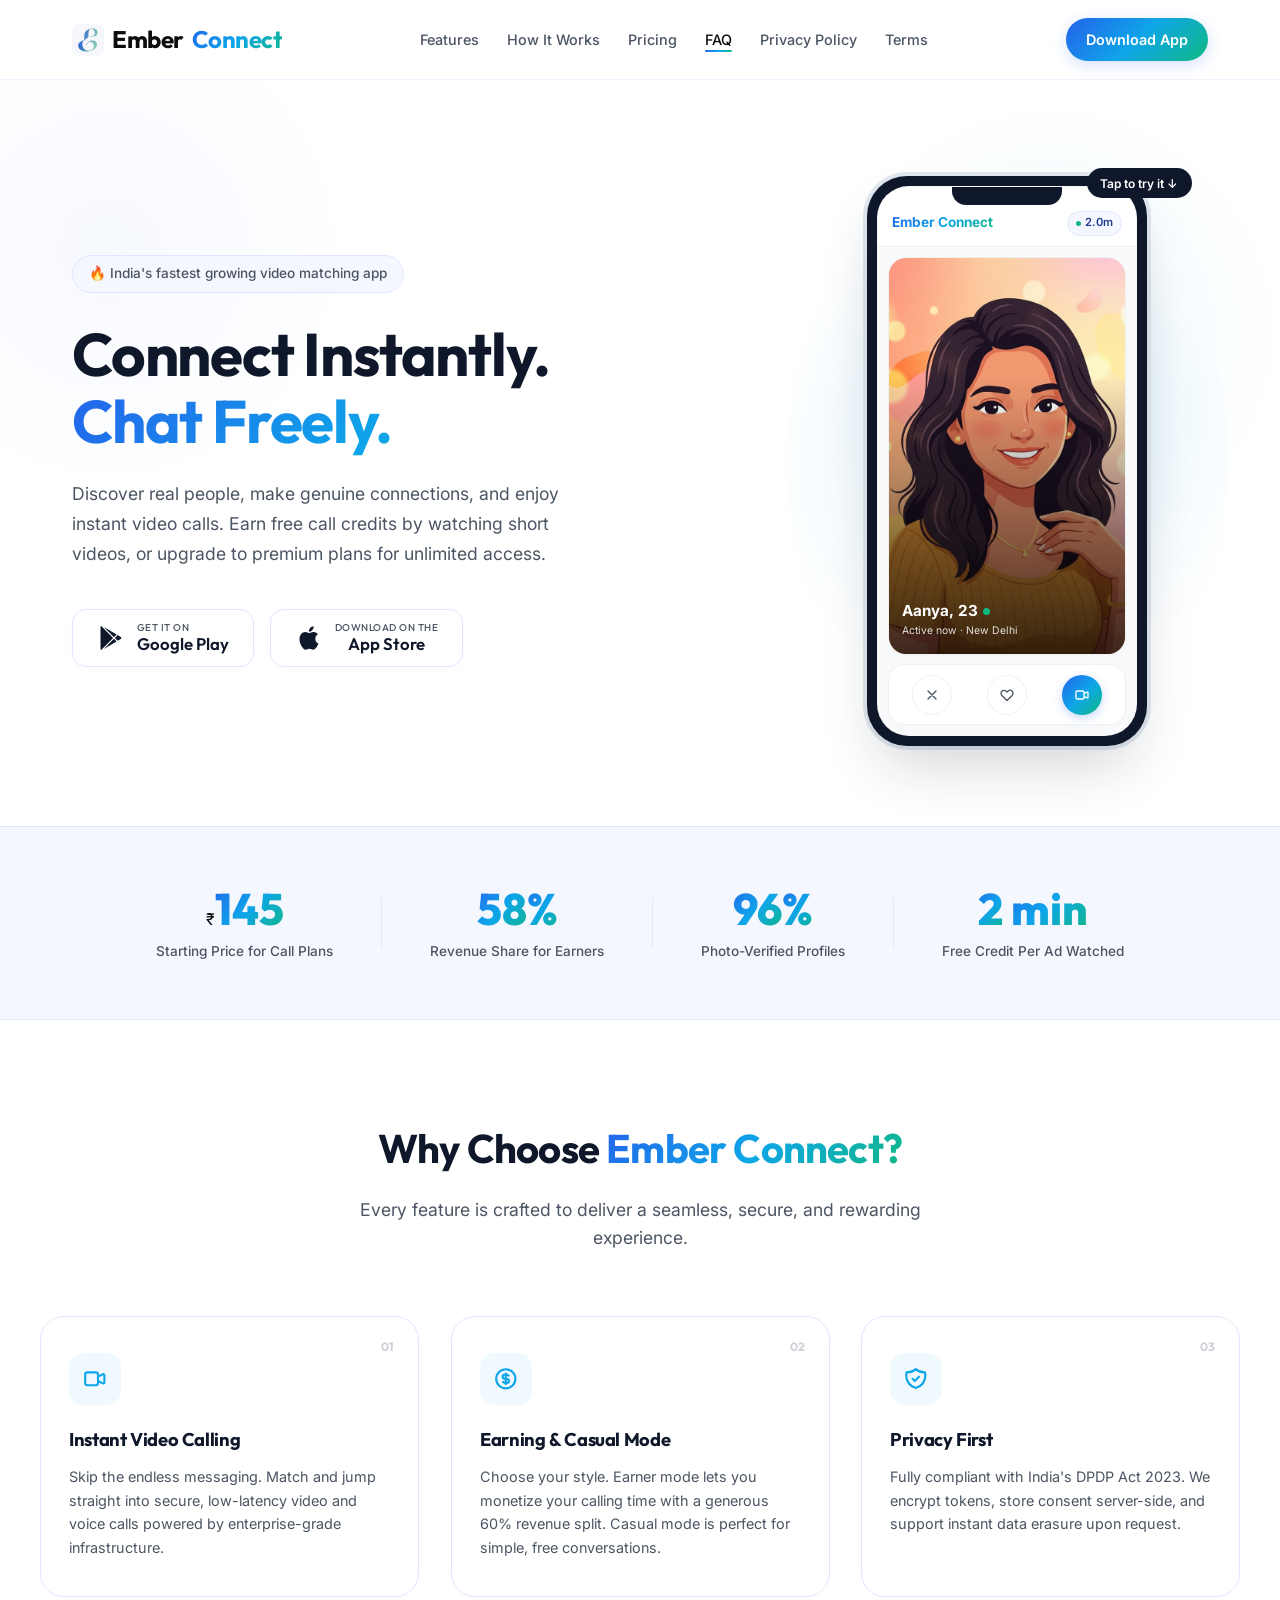
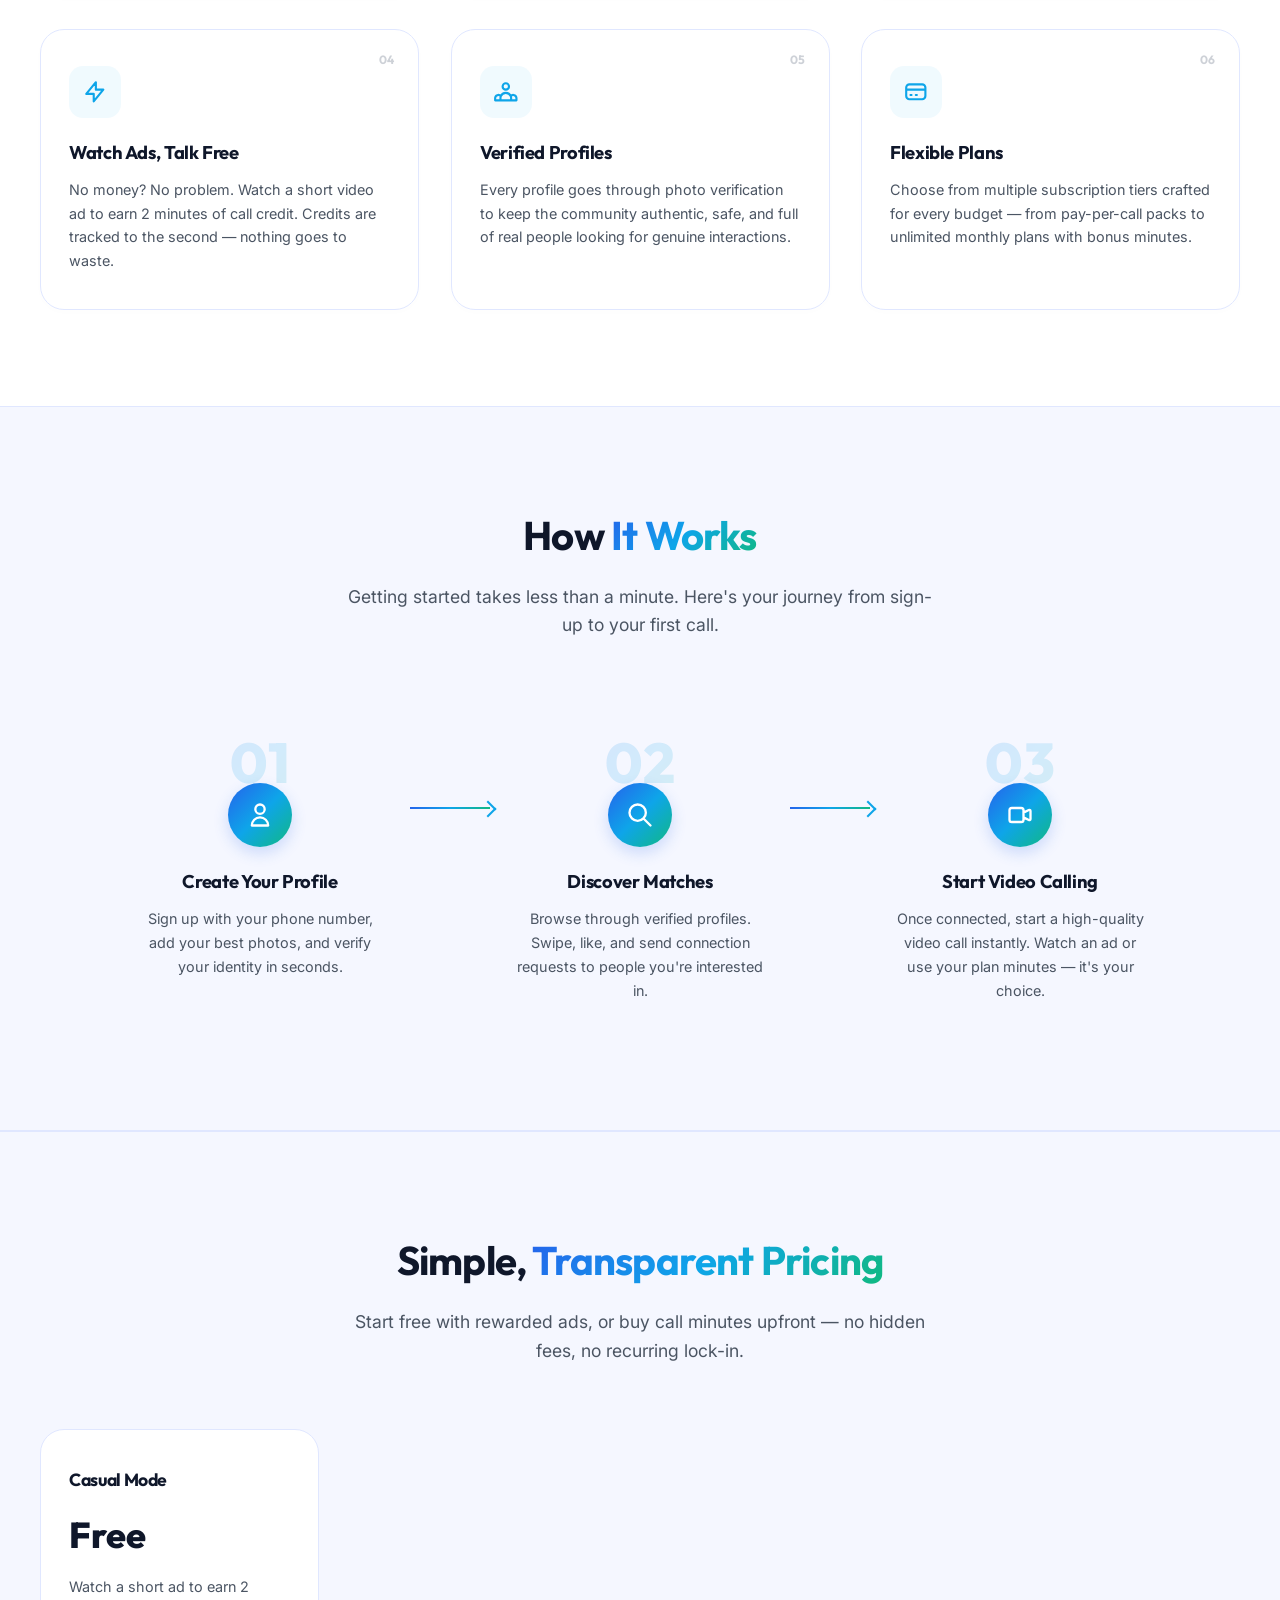
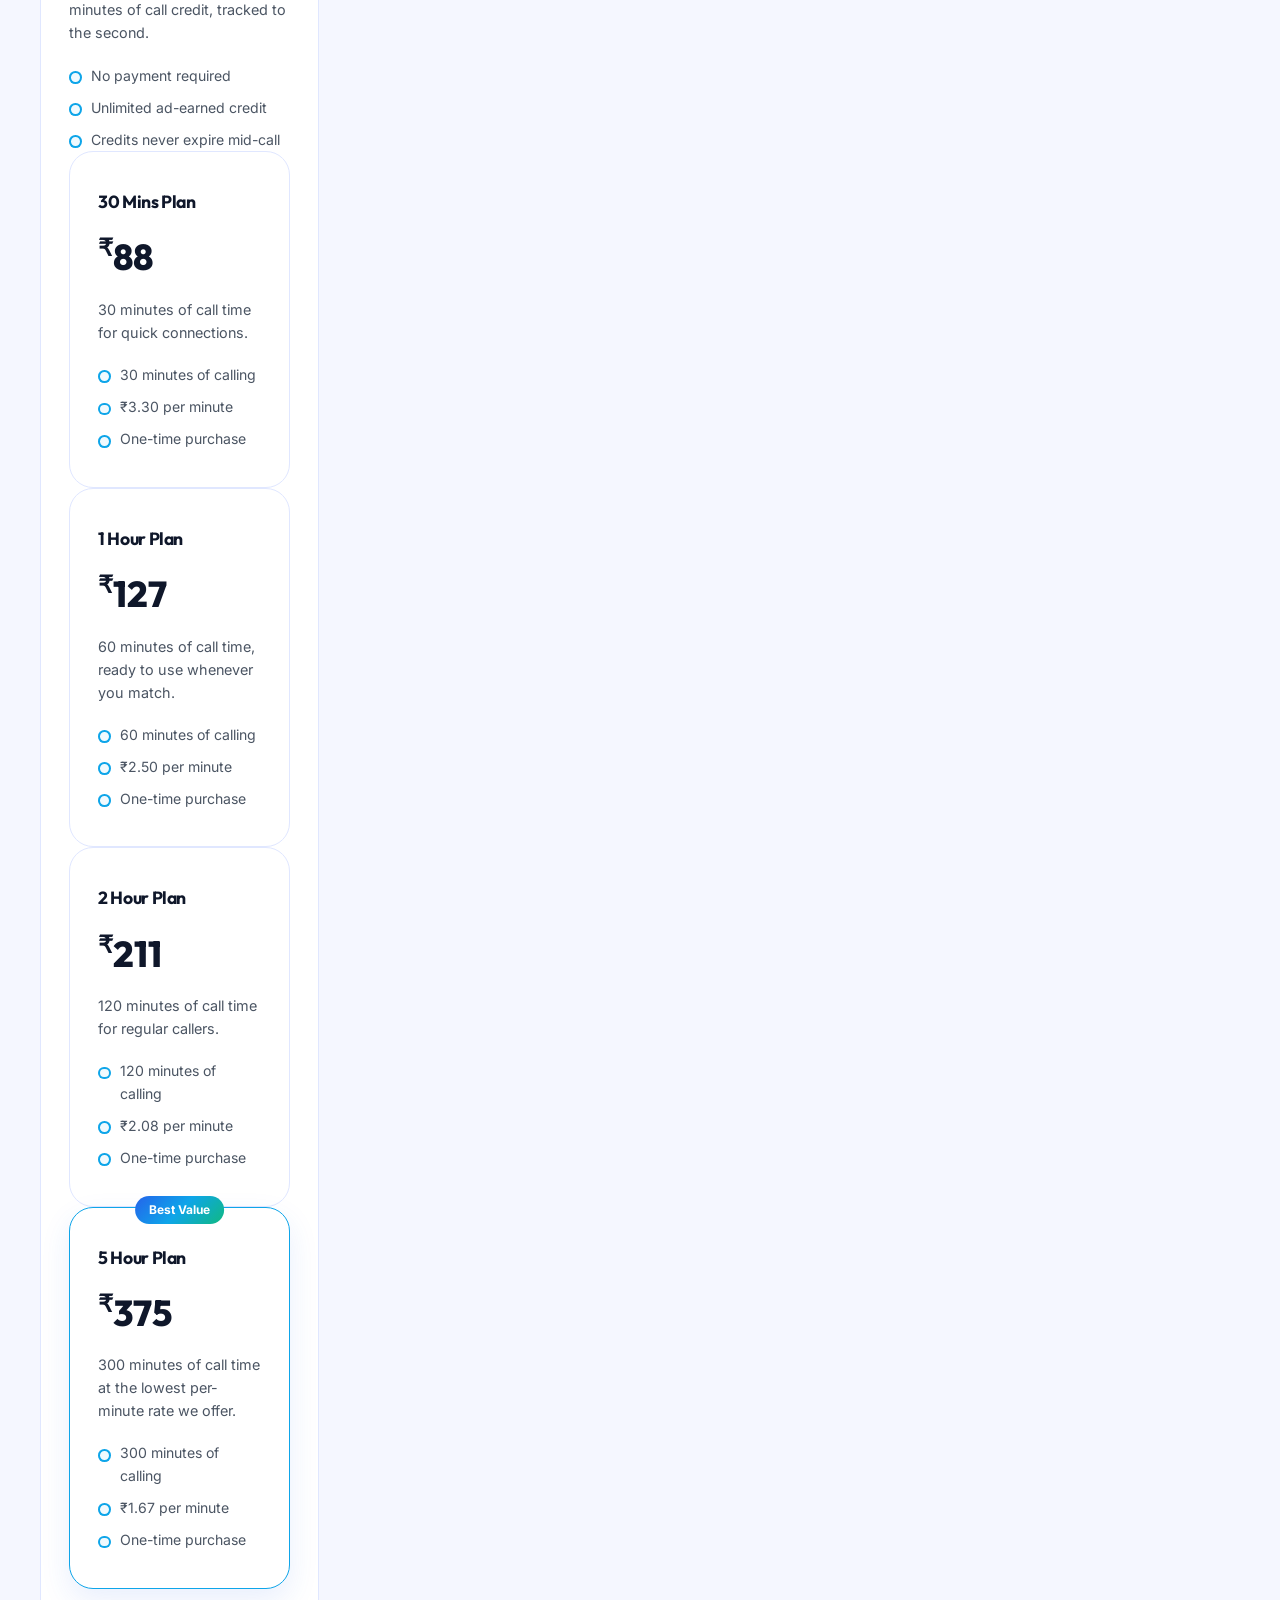
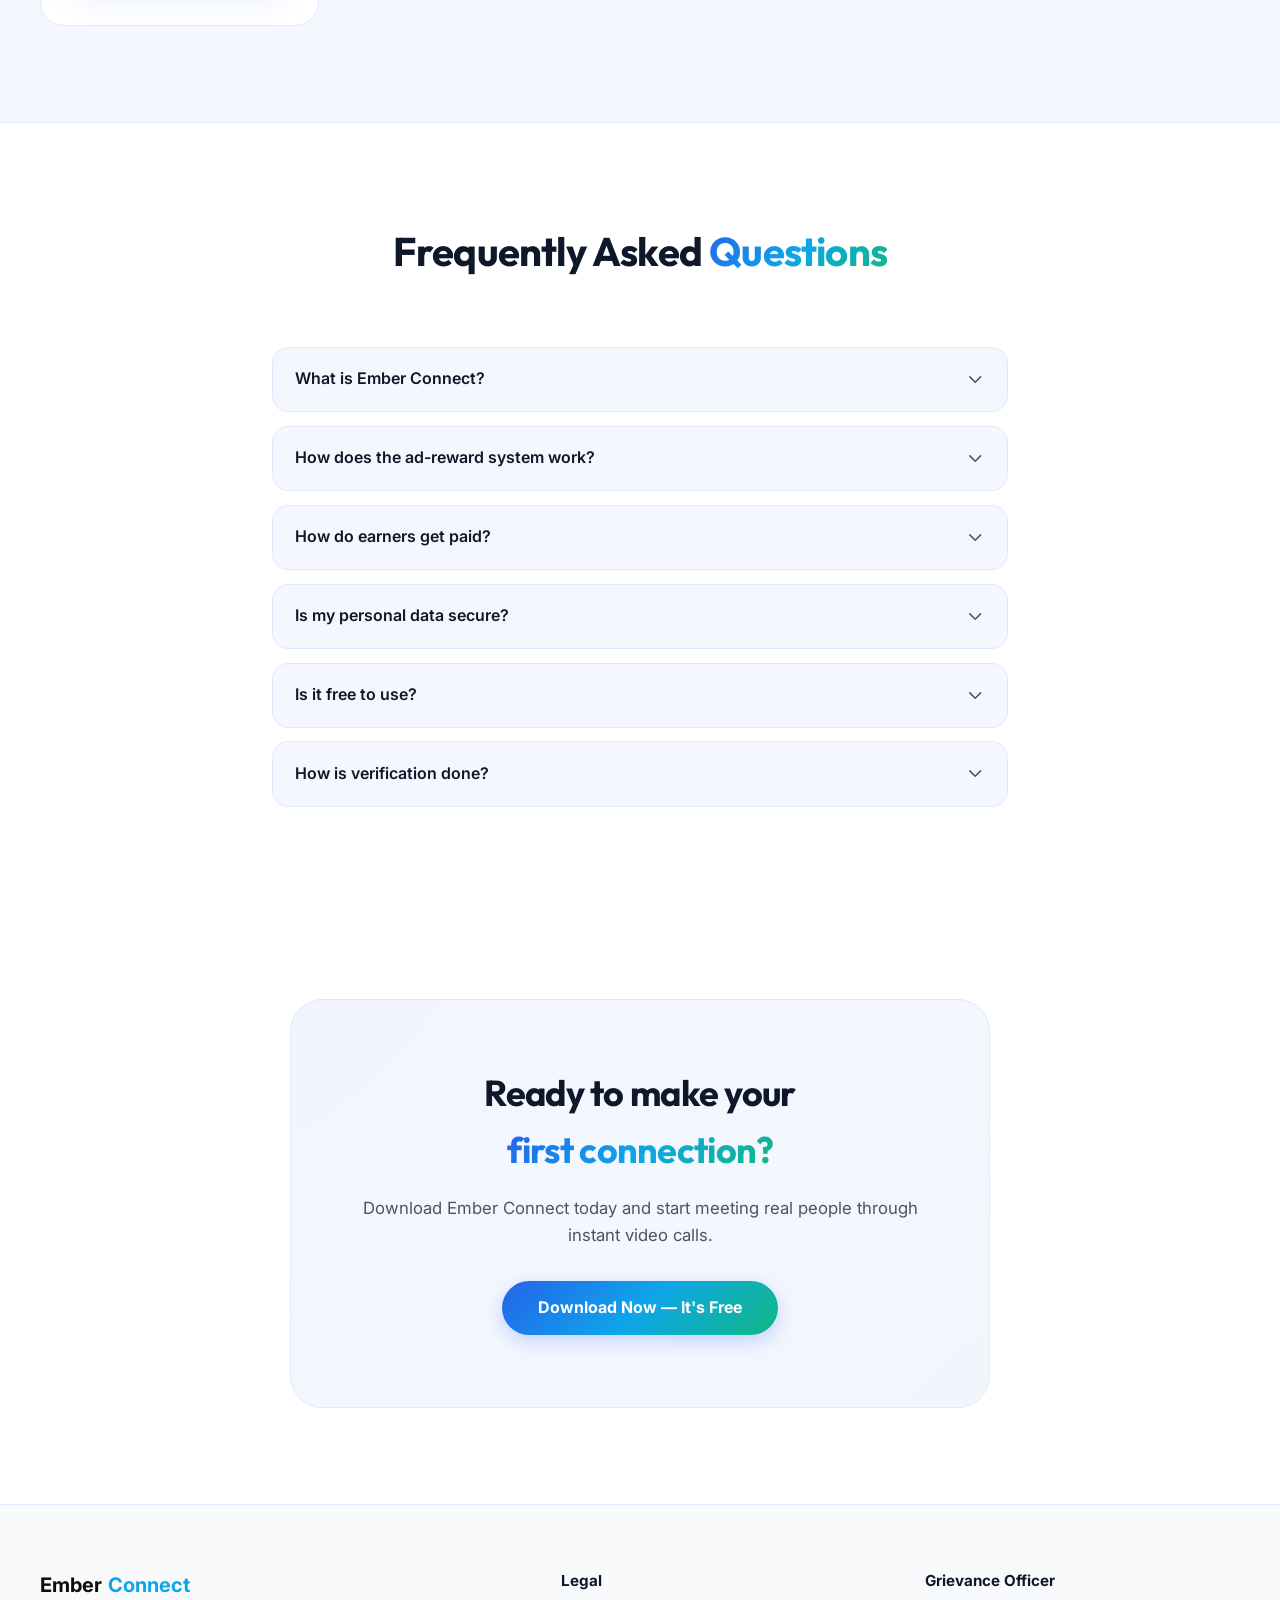
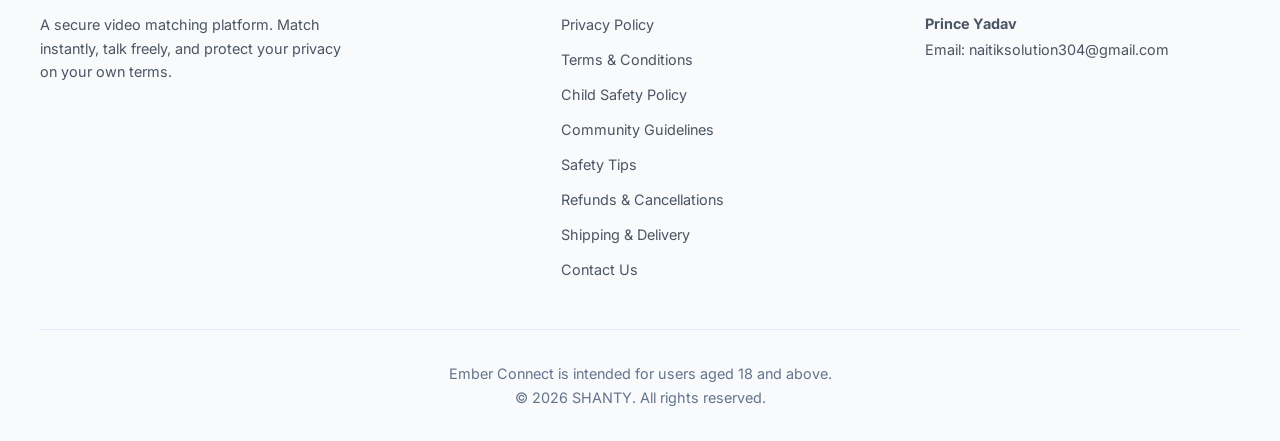
==== index.html @ dfbce95d "Initial commit: Ember Connect public marketing site This directory was previously deployed to Fireba" ====
<!DOCTYPE html>
<html lang="en">

<head>
  <meta charset="UTF-8">
  <meta name="viewport" content="width=device-width, initial-scale=1.0">
  <title>Ember Connect — Connect Instantly. Chat Freely.</title>
  <meta name="description"
    content="Discover and video call instant matches on Ember Connect. Watch ads to earn credits in Casual Mode, or purchase plans for premium high-quality connections.">
  <link rel="canonical" href="https://emberconnect.in/">
  <meta name="theme-color" content="#0ea5e9">

  <!-- Open Graph -->
  <meta property="og:type" content="website">
  <meta property="og:url" content="https://emberconnect.in/">
  <meta property="og:title" content="Ember Connect — Connect Instantly. Chat Freely.">
  <meta property="og:description"
    content="Discover and video call instant matches on Ember Connect. Watch ads to earn credits in Casual Mode, or purchase plans for premium high-quality connections.">
  <meta property="og:image" content="https://emberconnect.in/profile.png">

  <!-- Twitter Card -->
  <meta name="twitter:card" content="summary_large_image">
  <meta name="twitter:url" content="https://emberconnect.in/">
  <meta name="twitter:title" content="Ember Connect — Connect Instantly. Chat Freely.">
  <meta name="twitter:description"
    content="Discover and video call instant matches on Ember Connect. Watch ads to earn credits in Casual Mode, or purchase plans for premium high-quality connections.">
  <meta name="twitter:image" content="https://emberconnect.in/profile.png">

  <link rel="icon" type="image/png" sizes="64x64" href="/favicon.png?v=1">
  <link rel="icon" type="image/png" sizes="192x192" href="/icon-192.png?v=1">
  <link rel="apple-touch-icon" href="/apple-touch-icon.png?v=1">
  <link rel="stylesheet" href="style.css?v=20260810">
</head>

<body>
  <div class="scroll-progress" id="scrollProgress"></div>

  <!-- Navigation Header -->
  <header>
    <div class="nav-container">
      <a href="#" class="logo">
        <img src="logo.png" alt="Ember Connect" class="logo-img">
        Ember <span>Connect</span>
      </a>
      <ul class="nav-links">
        <li><a href="#features">Features</a></li>
        <li><a href="#how-it-works">How It Works</a></li>
        <li><a href="#pricing">Pricing</a></li>
        <li><a href="#faq">FAQ</a></li>
        <li><a href="/privacy">Privacy Policy</a></li>
        <li><a href="/terms">Terms</a></li>
      </ul>
      <a href="#download" class="nav-btn">Download App</a>
    </div>
  </header>

  <main>
    <!-- Hero Section -->
    <section class="hero">
      <div class="hero-content">
        <div class="hero-pill">🔥 India's fastest growing video matching app</div>
        <h1>Connect Instantly.<br><span>Chat Freely.</span></h1>
        <p class="hero-subtitle">
          Discover real people, make genuine connections, and enjoy instant video calls. Earn free call credits by
          watching short videos, or upgrade to premium plans for unlimited access.
        </p>
        <div class="download-badges" id="download">
          <!-- Play Store Badge -->
          <a href="https://play.google.com/store/apps/details?id=com.ember.ember_app" target="_blank"
            rel="noopener noreferrer" class="badge" id="badgeGooglePlay" title="Get it on Google Play">
            <svg viewBox="0 0 24 24" fill="currentColor">
              <path
                d="M3.609 1.814L13.792 12 3.61 22.186a.996.996 0 01-.61-.92V2.734a1 1 0 01.609-.92zm10.89 10.893l2.302 2.302-10.937 6.333 8.635-8.635zm3.199-3.199l2.688 1.556a1 1 0 010 1.728l-2.688 1.556L15.37 12l2.328-2.492zM5.864 2.658L16.8 8.99l-2.302 2.302-8.634-8.634z" />
            </svg>
            <div class="badge-text">
              <span>Get it on</span>
              <span>Google Play</span>
            </div>
          </a>
          <!-- App Store Badge -->
          <button type="button" class="badge" id="badgeAppStore" title="Coming soon on the App Store">
            <svg viewBox="0 0 24 24" fill="currentColor">
              <path
                d="M18.71 19.5c-.83 1.24-1.71 2.45-3.05 2.47-1.34.03-1.77-.79-3.29-.79-1.53 0-2 .77-3.27.82-1.31.05-2.3-1.32-3.14-2.53C4.25 17 2.94 12.45 4.7 9.39c.87-1.52 2.43-2.48 4.12-2.51 1.28-.02 2.5.87 3.29.87.78 0 2.26-1.07 3.8-.91.65.03 2.47.26 3.64 1.98-.09.06-2.17 1.28-2.15 3.81.03 3.02 2.65 4.03 2.68 4.04-.03.07-.42 1.44-1.37 2.83zM13 3.5c.73-.83 1.94-1.46 2.94-1.5.13 1.17-.34 2.35-1.04 3.19-.69.85-1.83 1.51-2.95 1.42-.15-1.15.41-2.35 1.05-3.11z" />
            </svg>
            <div class="badge-text">
              <span>Download on the</span>
              <span>App Store</span>
            </div>
          </button>
        </div>
      </div>

      <!-- App Interface Phone Mockup -->
      <div class="mockup-wrapper">
        <div class="mockup-glow"></div>
        <div class="demo-hint" id="demoHint">Tap to try it ↓</div>
        <div class="phone-mockup float-animation">
          <div class="phone-screen" id="phoneDemo">
            <div class="phone-notch"></div>
            <div class="screen-header">
              <div class="screen-title">Ember Connect</div>
              <div class="screen-credits" id="demoCredits">2.0m</div>
            </div>
            <div class="screen-body">
              <div class="screen-card" id="demoCard">
                <div class="card-img" id="demoCardImg"
                  style="background: linear-gradient(180deg, rgba(0,0,0,0) 30%, rgba(0,0,0,0.75) 100%), url('profile.png') center/cover no-repeat;">
                  <div class="card-details">
                    <div class="card-name">Aanya, 23</div>
                    <div class="card-bio">Active now · New Delhi</div>
                  </div>
                </div>

                <!-- Match reveal overlay -->
                <div class="match-overlay" id="matchOverlay">
                  <svg viewBox="0 0 24 24" fill="currentColor">
                    <path
                      d="M15 10l4.553-2.276A1 1 0 0121 8.618v6.764a1 1 0 01-1.447.894L15 14M5 18h8a2 2 0 002-2V8a2 2 0 00-2-2H5a2 2 0 00-2 2v8a2 2 0 002 2z">
                    </path>
                  </svg>
                  <div class="match-title">It's a Match!</div>
                  <div class="match-sub">Starting your call…</div>
                </div>

                <!-- In-call overlay -->
                <div class="call-overlay" id="callOverlay">
                  <div class="call-avatar" id="callAvatar"></div>
                  <div class="call-name" id="callName">Aanya</div>
                  <div class="call-status" id="callStatus">Calling…</div>
                  <div class="call-timer" id="callTimer">00:00</div>
                  <div class="call-end-btn" id="callEndBtn" title="End call">
                    <svg viewBox="0 0 24 24" fill="none" stroke="currentColor">
                      <path stroke-linecap="round" stroke-linejoin="round" stroke-width="2"
                        d="M15 10l4.553-2.276A1 1 0 0121 8.618v6.764a1 1 0 01-1.447.894L15 14M5 18h8a2 2 0 002-2V8a2 2 0 00-2-2H5a2 2 0 00-2 2v8a2 2 0 002 2z">
                      </path>
                    </svg>
                  </div>
                </div>
              </div>
              <div class="screen-actions" id="demoActions">
                <div class="screen-btn" id="btnSkip" title="Pass">
                  <svg fill="none" stroke="currentColor" viewBox="0 0 24 24">
                    <path stroke-linecap="round" stroke-linejoin="round" stroke-width="2" d="M6 18L18 6M6 6l12 12">
                    </path>
                  </svg>
                </div>
                <div class="screen-btn" id="btnLike" title="Like">
                  <svg fill="none" stroke="currentColor" viewBox="0 0 24 24">
                    <path stroke-linecap="round" stroke-linejoin="round" stroke-width="2"
                      d="M4.318 6.318a4.5 4.5 0 000 6.364L12 20.364l7.682-7.682a4.5 4.5 0 00-6.364-6.364L12 7.636l-1.318-1.318a4.5 4.5 0 00-6.364 0z">
                    </path>
                  </svg>
                </div>
                <div class="screen-btn like-btn" id="btnCall" title="Call now">
                  <svg fill="none" stroke="currentColor" viewBox="0 0 24 24">
                    <path stroke-linecap="round" stroke-linejoin="round" stroke-width="2"
                      d="M15 10l4.553-2.276A1 1 0 0121 8.618v6.764a1 1 0 01-1.447.894L15 14M5 18h8a2 2 0 002-2V8a2 2 0 00-2-2H5a2 2 0 00-2 2v8a2 2 0 002 2z">
                    </path>
                  </svg>
                </div>
              </div>
            </div>
          </div>
        </div>
      </div>
    </section>

    <!-- Stats Section -->
    <section class="stats-section">
      <div class="stats-container">
        <div class="stat-item fade-in">
          <div>&#8377;<span class="stat-number" data-target="150" id="statStartingPrice"></span></div>
          <div class="stat-label">Starting Price for Call Plans</div>
        </div>
        <div class="stat-divider"></div>
        <div class="stat-item fade-in">
          <div><span class="stat-number" data-target="60" id="statEarnerRevenueShare">60</span><span class="stat-suffix">%</span></div>
          <div class="stat-label">Revenue Share for Earners</div>
        </div>
        <div class="stat-divider"></div>
        <div class="stat-item fade-in">
          <div><span class="stat-number" data-target="100"></span><span class="stat-suffix">%</span></div>
          <div class="stat-label">Photo-Verified Profiles</div>
        </div>
        <div class="stat-divider"></div>
        <div class="stat-item fade-in">
          <div><span class="stat-number" data-target="2"></span><span class="stat-suffix"> min</span></div>
          <div class="stat-label">Free Credit Per Ad Watched</div>
        </div>
      </div>
    </section>

    <!-- Core Features Section -->
    <section class="features-section" id="features">
      <div class="section-container">
        <div class="section-header fade-in">
          <h2>Why Choose <span>Ember Connect?</span></h2>
          <p>Every feature is crafted to deliver a seamless, secure, and rewarding experience.</p>
        </div>
        <div class="features-grid">
          <!-- Feature 1 -->
          <div class="feature-card fade-in">
            <div class="feature-card-index">01</div>
            <div class="feature-icon-box">
              <svg fill="none" stroke="currentColor" viewBox="0 0 24 24">
                <path stroke-linecap="round" stroke-linejoin="round" stroke-width="2"
                  d="M15 10l4.553-2.276A1 1 0 0121 8.618v6.764a1 1 0 01-1.447.894L15 14M5 18h8a2 2 0 002-2V8a2 2 0 00-2-2H5a2 2 0 00-2 2v8a2 2 0 002 2z">
                </path>
              </svg>
            </div>
            <h3>Instant Video Calling</h3>
            <p>Skip the endless messaging. Match and jump straight into secure, low-latency video and voice calls
              powered by enterprise-grade infrastructure.</p>
          </div>
          <!-- Feature 2 -->
          <div class="feature-card fade-in">
            <div class="feature-card-index">02</div>
            <div class="feature-icon-box">
              <svg fill="none" stroke="currentColor" viewBox="0 0 24 24">
                <path stroke-linecap="round" stroke-linejoin="round" stroke-width="2"
                  d="M12 8c-1.657 0-3 .895-3 2s1.343 2 3 2 3 .895 3 2-1.343 2-3 2m0-8c1.11 0 2.08.402 2.599 1M12 8V7m0 1v8m0 0v1m0-1c-1.11 0-2.08-.402-2.599-1M21 12a9 9 0 11-18 0 9 9 0 0118 0z">
                </path>
              </svg>
            </div>
            <h3>Earning &amp; Casual Mode</h3>
            <p>Choose your style. Earner mode lets you monetize your calling time with a generous 60% revenue split.
              Casual mode is perfect for simple, free conversations.</p>
          </div>
          <!-- Feature 3 -->
          <div class="feature-card fade-in">
            <div class="feature-card-index">03</div>
            <div class="feature-icon-box">
              <svg fill="none" stroke="currentColor" viewBox="0 0 24 24">
                <path stroke-linecap="round" stroke-linejoin="round" stroke-width="2"
                  d="M9 12l2 2 4-4m5.618-4.016A11.955 11.955 0 0112 2.944a11.955 11.955 0 01-8.618 3.04A12.02 12.02 0 003 9c0 5.591 3.824 10.29 9 11.622 5.176-1.332 9-6.03 9-11.622 0-1.042-.133-2.052-.382-3.016z">
                </path>
              </svg>
            </div>
            <h3>Privacy First</h3>
            <p>Fully compliant with India's DPDP Act 2023. We encrypt tokens, store consent server-side, and support
              instant data erasure upon request.</p>
          </div>
          <!-- Feature 4 -->
          <div class="feature-card fade-in">
            <div class="feature-card-index">04</div>
            <div class="feature-icon-box">
              <svg fill="none" stroke="currentColor" viewBox="0 0 24 24">
                <path stroke-linecap="round" stroke-linejoin="round" stroke-width="2" d="M13 10V3L4 14h7v7l9-11h-7z">
                </path>
              </svg>
            </div>
            <h3>Watch Ads, Talk Free</h3>
            <p>No money? No problem. Watch a short video ad to earn 2 minutes of call credit. Credits are tracked to the
              second — nothing goes to waste.</p>
          </div>
          <!-- Feature 5 -->
          <div class="feature-card fade-in">
            <div class="feature-card-index">05</div>
            <div class="feature-icon-box">
              <svg fill="none" stroke="currentColor" viewBox="0 0 24 24">
                <path stroke-linecap="round" stroke-linejoin="round" stroke-width="2"
                  d="M17 20h5v-2a3 3 0 00-5.356-1.857M17 20H7m10 0v-2c0-.656-.126-1.283-.356-1.857M7 20H2v-2a3 3 0 015.356-1.857M7 20v-2c0-.656.126-1.283.356-1.857m0 0a5.002 5.002 0 019.288 0M15 7a3 3 0 11-6 0 3 3 0 016 0z">
                </path>
              </svg>
            </div>
            <h3>Verified Profiles</h3>
            <p>Every profile goes through photo verification to keep the community authentic, safe, and full of real
              people looking for genuine interactions.</p>
          </div>
          <!-- Feature 6 -->
          <div class="feature-card fade-in">
            <div class="feature-card-index">06</div>
            <div class="feature-icon-box">
              <svg fill="none" stroke="currentColor" viewBox="0 0 24 24">
                <path stroke-linecap="round" stroke-linejoin="round" stroke-width="2"
                  d="M3 10h18M7 15h1m4 0h1m-7 4h12a3 3 0 003-3V8a3 3 0 00-3-3H6a3 3 0 00-3 3v8a3 3 0 003 3z"></path>
              </svg>
            </div>
            <h3>Flexible Plans</h3>
            <p>Choose from multiple subscription tiers crafted for every budget — from pay-per-call packs to unlimited
              monthly plans with bonus minutes.</p>
          </div>
        </div>
      </div>
    </section>

    <!-- How It Works Section -->
    <section class="how-it-works-section" id="how-it-works">
      <div class="section-container">
        <div class="section-header fade-in">
          <h2>How <span>It Works</span></h2>
          <p>Getting started takes less than a minute. Here's your journey from sign-up to your first call.</p>
        </div>
        <div class="steps-grid">
          <div class="step-card fade-in">
            <div class="step-number">01</div>
            <div class="step-icon">
              <svg fill="none" stroke="currentColor" viewBox="0 0 24 24">
                <path stroke-linecap="round" stroke-linejoin="round" stroke-width="2"
                  d="M16 7a4 4 0 11-8 0 4 4 0 018 0zM12 14a7 7 0 00-7 7h14a7 7 0 00-7-7z"></path>
              </svg>
            </div>
            <h3>Create Your Profile</h3>
            <p>Sign up with your phone number, add your best photos, and verify your identity in seconds.</p>
          </div>
          <div class="step-connector fade-in"></div>
          <div class="step-card fade-in">
            <div class="step-number">02</div>
            <div class="step-icon">
              <svg fill="none" stroke="currentColor" viewBox="0 0 24 24">
                <path stroke-linecap="round" stroke-linejoin="round" stroke-width="2"
                  d="M21 21l-6-6m2-5a7 7 0 11-14 0 7 7 0 0114 0z"></path>
              </svg>
            </div>
            <h3>Discover Matches</h3>
            <p>Browse through verified profiles. Swipe, like, and send connection requests to people you're interested
              in.</p>
          </div>
          <div class="step-connector fade-in"></div>
          <div class="step-card fade-in">
            <div class="step-number">03</div>
            <div class="step-icon">
              <svg fill="none" stroke="currentColor" viewBox="0 0 24 24">
                <path stroke-linecap="round" stroke-linejoin="round" stroke-width="2"
                  d="M15 10l4.553-2.276A1 1 0 0121 8.618v6.764a1 1 0 01-1.447.894L15 14M5 18h8a2 2 0 002-2V8a2 2 0 00-2-2H5a2 2 0 00-2 2v8a2 2 0 002 2z">
                </path>
              </svg>
            </div>
            <h3>Start Video Calling</h3>
            <p>Once connected, start a high-quality video call instantly. Watch an ad or use your plan minutes — it's
              your choice.</p>
          </div>
        </div>
      </div>
    </section>

    <!-- Pricing Section -->
    <section class="pricing-section" id="pricing">
      <div class="section-container">
        <div class="section-header fade-in">
          <h2>Simple, <span>Transparent Pricing</span></h2>
          <p>Start free with rewarded ads, or buy call minutes upfront — no hidden fees, no recurring lock-in.</p>
        </div>
        <div class="pricing-grid" id="pricingGrid">
          <div class="pricing-card fade-in" data-static="true">
            <h3>Casual Mode</h3>
            <div class="price"><span class="price-amount">Free</span></div>
            <p class="price-desc">Watch a short ad to earn 2 minutes of call credit, tracked to the second.</p>
            <ul class="pricing-features">
              <li>No payment required</li>
              <li>Unlimited ad-earned credit</li>
              <li>Credits never expire mid-call</li>
            </ul>
            <div class="pricing-card fade-in">
              <h3>30 Mins Plan</h3>
              <div class="price"><span class="price-currency">&#8377;</span><span class="price-amount"
                  data-target="99">99</span></div>
              <p class="price-desc">30 minutes of call time for quick connections.</p>
              <ul class="pricing-features">
                <li>30 minutes of calling</li>
                <li>&#8377;3.30 per minute</li>
                <li>One-time purchase</li>
              </ul>
            </div>
            <div class="pricing-card fade-in">
              <h3>1 Hour Plan</h3>
              <div class="price"><span class="price-currency">&#8377;</span><span class="price-amount"
                  data-target="150">150</span></div>
              <p class="price-desc">60 minutes of call time, ready to use whenever you match.</p>
              <ul class="pricing-features">
                <li>60 minutes of calling</li>
                <li>&#8377;2.50 per minute</li>
                <li>One-time purchase</li>
              </ul>
            </div>
            <div class="pricing-card fade-in">
              <h3>2 Hour Plan</h3>
              <div class="price"><span class="price-currency">&#8377;</span><span class="price-amount"
                  data-target="250">250</span></div>
              <p class="price-desc">120 minutes of call time for regular callers.</p>
              <ul class="pricing-features">
                <li>120 minutes of calling</li>
                <li>&#8377;2.08 per minute</li>
                <li>One-time purchase</li>
              </ul>
            </div>
            <div class="pricing-card featured fade-in">
              <div class="pricing-badge">Best Value</div>
              <h3>5 Hour Plan</h3>
              <div class="price"><span class="price-currency">&#8377;</span><span class="price-amount"
                  data-target="500">500</span></div>
              <p class="price-desc">300 minutes of call time at the lowest per-minute rate we offer.</p>
              <ul class="pricing-features">
                <li>300 minutes of calling</li>
                <li>&#8377;1.67 per minute</li>
                <li>One-time purchase</li>
              </ul>
            </div>
          </div>
        </div>
    </section>

    <!-- FAQ Accordion Section -->
    <section class="faq-section" id="faq">
      <div class="section-header fade-in">
        <h2>Frequently Asked <span>Questions</span></h2>
      </div>
      <div class="faq-list">
        <div class="faq-item fade-in">
          <div class="faq-question">
            <span>What is Ember Connect?</span>
            <svg fill="none" stroke="currentColor" viewBox="0 0 24 24">
              <path stroke-linecap="round" stroke-linejoin="round" stroke-width="2" d="M19 9l-7 7-7-7"></path>
            </svg>
          </div>
          <div class="faq-answer">
            <p>Ember Connect is a video matching platform that allows users to instantly connect via secure video and
              voice calls. Users can watch rewarded ads to earn credits for free calls, or buy premium plans. Verified
              profiles can connect casually or offer their time as Earners.</p>
          </div>
        </div>
        <div class="faq-item fade-in">
          <div class="faq-question">
            <span>How does the ad-reward system work?</span>
            <svg fill="none" stroke="currentColor" viewBox="0 0 24 24">
              <path stroke-linecap="round" stroke-linejoin="round" stroke-width="2" d="M19 9l-7 7-7-7"></path>
            </svg>
          </div>
          <div class="faq-answer">
            <p>Users can watch short video ads to earn 2 minutes of call credit. Credits are calculated to the exact
              second, meaning if your call ends early, any remaining seconds are preserved for future calls with the
              same person.</p>
          </div>
        </div>
        <div class="faq-item fade-in">
          <div class="faq-question">
            <span>How do earners get paid?</span>
            <svg fill="none" stroke="currentColor" viewBox="0 0 24 24">
              <path stroke-linecap="round" stroke-linejoin="round" stroke-width="2" d="M19 9l-7 7-7-7"></path>
            </svg>
          </div>
          <div class="faq-answer">
            <p>Earners receive 60% of the revenue generated from subscription-based call minutes. Earnings accumulate in
              real-time and can be requested for payout via bank transfer or UPI once the minimum balance threshold is
              reached.</p>
          </div>
        </div>
        <div class="faq-item fade-in">
          <div class="faq-question">
            <span>Is my personal data secure?</span>
            <svg fill="none" stroke="currentColor" viewBox="0 0 24 24">
              <path stroke-linecap="round" stroke-linejoin="round" stroke-width="2" d="M19 9l-7 7-7-7"></path>
            </svg>
          </div>
          <div class="faq-answer">
            <p>Absolutely. Under the Digital Personal Data Protection (DPDP) Act 2023, we store active consent logs
              server-side and protect verification uploads using short-lived signed URLs. You can withdraw your consent
              or request data erasure at any time from your profile settings.</p>
          </div>
        </div>
        <div class="faq-item fade-in">
          <div class="faq-question">
            <span>Is it free to use?</span>
            <svg fill="none" stroke="currentColor" viewBox="0 0 24 24">
              <path stroke-linecap="round" stroke-linejoin="round" stroke-width="2" d="M19 9l-7 7-7-7"></path>
            </svg>
          </div>
          <div class="faq-answer">
            <p>Yes! Ember Connect is free to download and use. You can earn free call credits by watching short video
              ads. If you'd rather skip ads, call minute packs start from just ₹150.</p>
          </div>
        </div>
        <div class="faq-item fade-in">
          <div class="faq-question">
            <span>How is verification done?</span>
            <svg fill="none" stroke="currentColor" viewBox="0 0 24 24">
              <path stroke-linecap="round" stroke-linejoin="round" stroke-width="2" d="M19 9l-7 7-7-7"></path>
            </svg>
          </div>
          <div class="faq-answer">
            <p>We use real-time selfie verification against your uploaded profile photos. Uploads are encrypted and
              stored temporarily using secure short-lived URLs, then automatically deleted after verification is
              complete.</p>
          </div>
        </div>
      </div>
    </section>

    <!-- CTA Section -->
    <section class="cta-section">
      <div class="cta-container fade-in">
        <h2>Ready to make your<br><span>first connection?</span></h2>
        <p>Download Ember Connect today and start meeting real people through instant video calls.</p>
        <a href="#download" class="cta-btn">Download Now — It's Free</a>
      </div>
    </section>
  </main>

  <!-- Footer -->
  <footer>
    <div class="footer-grid">
      <div class="footer-brand">
        <h4>Ember <span>Connect</span></h4>
        <p>A secure video matching platform. Match instantly, talk freely, and protect your privacy on your own terms.
        </p>
      </div>
      <div class="footer-links">
        <h5>Legal</h5>
        <ul>
          <li><a href="/privacy">Privacy Policy</a></li>
          <li><a href="/terms">Terms &amp; Conditions</a></li>
          <li><a href="/child-safety">Child Safety Policy</a></li>
          <li><a href="/guidelines">Community Guidelines</a></li>
          <li><a href="/safety">Safety Tips</a></li>
          <li><a href="/refunds">Refunds &amp; Cancellations</a></li>
          <li><a href="/shipping">Shipping &amp; Delivery</a></li>
          <li><a href="/contact">Contact Us</a></li>
        </ul>
      </div>
      <div class="footer-links footer-officer">
        <h5>Grievance Officer</h5>
        <p><strong>Prince Yadav</strong></p>
        <p>Email: naitiksolution304@gmail.com</p>
      </div>
    </div>
    <div class="footer-bottom">
      <p>Ember Connect is intended for users aged 18 and above.</p>
      <p>&copy; 2026 SHANTY. All rights reserved.</p>
    </div>
  </footer>

  <button type="button" class="back-to-top" id="backToTop" aria-label="Back to top">
    <svg viewBox="0 0 24 24" fill="none" stroke="currentColor">
      <path stroke-linecap="round" stroke-linejoin="round" stroke-width="2" d="M5 15l7-7 7 7"></path>
    </svg>
  </button>

  <script src="app.js"></script>
</body>

</html>
---- style.css ----
@import url('https://fonts.googleapis.com/css2?family=Outfit:wght@300;400;500;600;700;800&family=Inter:wght@300;400;500;600;700&display=swap');

:root {
  --bg-primary: #ffffff;
  --bg-secondary: #f5f7ff;
  --bg-accent: rgba(14, 165, 233, 0.06);
  --accent: #0ea5e9;
  --accent-hover: #0284c7;
  --accent-gradient: linear-gradient(135deg, #2563eb 0%, #0ea5e9 50%, #10b981 100%);
  --text-primary: #0d0d0d;
  --text-secondary: #4b5563;
  --text-muted: #9ca3af;
  --border-color: #f0f0f0;
  --border-accent: #e0e7ff;
  --glass-bg: rgba(255, 255, 255, 0.8);
  --glass-border: rgba(224, 231, 255, 0.5);
  --max-width: 1200px;
}

* {
  box-sizing: border-box;
  margin: 0;
  padding: 0;
}

html {
  scroll-behavior: smooth;
  scroll-padding-top: 90px;
}

@media (prefers-reduced-motion: reduce) {
  html {
    scroll-behavior: auto;
  }
  .fade-in,
  .slide-in-left,
  .float-animation,
  .mockup-glow,
  .demo-hint,
  .hero-pill,
  .hero-content h1,
  .hero-content h1 span,
  .hero-subtitle,
  .download-badges,
  .mockup-wrapper,
  .hero::before,
  .hero::after,
  .step-connector::before,
  .step-connector::after,
  .pricing-badge::after,
  .pricing-section::before,
  .cta-container::before,
  .cta-container::after,
  .cta-btn,
  .back-to-top,
  .feature-card,
  .feature-card.tilting {
    animation: none !important;
    transition: none !important;
    transform: none !important;
  }
}

body {
  font-family: 'Inter', sans-serif;
  background-color: var(--bg-primary);
  color: var(--text-primary);
  line-height: 1.6;
  overflow-x: hidden;
}

h1, h2, h3, .logo {
  font-family: 'Outfit', sans-serif;
  font-weight: 700;
  letter-spacing: -0.02em;
}

/* --- Scroll Progress Bar --- */
.scroll-progress {
  position: fixed;
  top: 0;
  left: 0;
  width: 0%;
  height: 3px;
  background: var(--accent-gradient);
  z-index: 200;
  transition: width 0.1s linear;
}

/* --- Navigation --- */
header {
  position: fixed;
  top: 0;
  left: 0;
  width: 100%;
  z-index: 100;
  background: var(--glass-bg);
  backdrop-filter: blur(16px);
  -webkit-backdrop-filter: blur(16px);
  border-bottom: 1px solid var(--glass-border);
  box-shadow: none;
  transition: box-shadow 0.3s ease;
}

header.scrolled {
  box-shadow: 0 2px 20px rgba(0, 0, 0, 0.04);
}

.nav-container {
  transition: padding 0.3s ease;
}

header.scrolled .nav-container {
  padding-top: 0.75rem;
  padding-bottom: 0.75rem;
}

.logo-svg,
.logo-img {
  transition: width 0.3s ease, height 0.3s ease;
}

header.scrolled .logo-svg,
header.scrolled .logo-img {
  width: 1.65rem;
  height: 1.65rem;
}

.nav-container {
  max-width: var(--max-width);
  margin: 0 auto;
  padding: 1.15rem 2rem;
  display: flex;
  justify-content: space-between;
  align-items: center;
}

.logo {
  font-size: 1.5rem;
  display: flex;
  align-items: center;
  gap: 0.5rem;
  color: var(--text-primary);
  text-decoration: none;
}

.logo span {
  background: var(--accent-gradient);
  -webkit-background-clip: text;
  -webkit-text-fill-color: transparent;
}

.logo-svg,
.logo-img {
  width: 2rem;
  height: 2rem;
  flex-shrink: 0;
  border-radius: 0.45rem;
  object-fit: contain;
}

.nav-links {
  display: flex;
  gap: 1.75rem;
  list-style: none;
}

.nav-links a {
  color: var(--text-secondary);
  text-decoration: none;
  font-size: 0.9rem;
  font-weight: 500;
  transition: color 0.2s ease;
}

.nav-links a:hover {
  color: var(--accent);
}

.nav-links a {
  position: relative;
}

.nav-links a::after {
  content: '';
  position: absolute;
  left: 0;
  bottom: -4px;
  width: 0;
  height: 2px;
  border-radius: 2px;
  background: var(--accent-gradient);
  transition: width 0.25s ease;
}

.nav-links a:hover::after,
.nav-links a.active::after {
  width: 100%;
}

.nav-links a.active {
  color: var(--text-primary);
}

.nav-btn {
  display: inline-block;
  background: var(--accent-gradient);
  color: white;
  padding: 0.6rem 1.25rem;
  border-radius: 99px;
  font-weight: 600;
  font-size: 0.9rem;
  text-decoration: none;
  box-shadow: 0 4px 15px rgba(37, 99, 235, 0.2);
  transition: transform 0.2s ease, box-shadow 0.2s ease;
  position: relative;
  overflow: hidden;
  white-space: nowrap;
  flex-shrink: 0;
}

.nav-btn:hover {
  transform: translateY(-2px);
  box-shadow: 0 6px 20px rgba(37, 99, 235, 0.35);
}

/* --- Hero Section --- */
.hero {
  padding: 11rem 2rem 5rem;
  max-width: var(--max-width);
  margin: 0 auto;
  display: grid;
  grid-template-columns: 1.25fr 0.75fr;
  align-items: center;
  gap: 4rem;
  position: relative;
}

.hero::before {
  content: '';
  position: absolute;
  top: 0;
  left: -15%;
  width: 500px;
  height: 500px;
  background: radial-gradient(circle, rgba(37, 99, 235, 0.04) 0%, transparent 70%);
  z-index: -1;
  transform: translateY(calc(var(--scroll-y, 0) * 0.12px));
}

.hero::after {
  content: '';
  position: absolute;
  top: 10%;
  right: -5%;
  width: 500px;
  height: 500px;
  background: radial-gradient(circle, rgba(14, 165, 233, 0.06) 0%, transparent 70%);
  z-index: -1;
  transform: translateY(calc(var(--scroll-y, 0) * -0.08px));
}

/* --- Hero Load Entrance (choreographed, not scroll-triggered — the hero is
   always in view on first paint) --- */
@keyframes hero-rise {
  from { opacity: 0; transform: translateY(20px); }
  to { opacity: 1; transform: translateY(0); }
}

@keyframes hero-fade {
  from { opacity: 0; }
  to { opacity: 1; }
}

.hero-pill {
  display: inline-flex;
  align-items: center;
  gap: 0.4rem;
  background: var(--bg-secondary);
  border: 1px solid var(--border-accent);
  color: var(--text-secondary);
  font-size: 0.85rem;
  font-weight: 500;
  padding: 0.45rem 1rem;
  border-radius: 99px;
  margin-bottom: 1.75rem;
  animation: hero-rise 0.7s cubic-bezier(0.16, 1, 0.3, 1) both;
}

.hero-content h1 {
  font-size: 3.75rem;
  line-height: 1.12;
  margin-bottom: 1.5rem;
  color: #0f172a;
  animation: hero-rise 0.7s cubic-bezier(0.16, 1, 0.3, 1) 0.15s both;
}

.hero-content h1 span {
  background: var(--accent-gradient);
  background-size: 200% auto;
  -webkit-background-clip: text;
  -webkit-text-fill-color: transparent;
  animation: gradient-shift 6s ease-in-out infinite;
}

@keyframes gradient-shift {
  0%, 100% { background-position: 0% center; }
  50% { background-position: 100% center; }
}

.hero-subtitle {
  font-size: 1.1rem;
  color: var(--text-secondary);
  margin-bottom: 2.5rem;
  max-width: 520px;
  line-height: 1.7;
  animation: hero-rise 0.7s cubic-bezier(0.16, 1, 0.3, 1) 0.3s both;
}

.download-badges {
  display: flex;
  gap: 1rem;
  flex-wrap: wrap;
  animation: hero-rise 0.7s cubic-bezier(0.16, 1, 0.3, 1) 0.45s both;
}

.badge {
  display: flex;
  align-items: center;
  gap: 0.75rem;
  background-color: var(--bg-primary);
  border: 1px solid var(--border-accent);
  color: #0f172a;
  padding: 0.75rem 1.5rem;
  border-radius: 14px;
  text-decoration: none;
  font-family: 'Outfit', sans-serif;
  font-size: 1rem;
  cursor: pointer;
  appearance: none;
  -webkit-appearance: none;
  transition: border-color 0.25s ease, transform 0.25s ease, background-color 0.25s ease, box-shadow 0.25s ease;
  box-shadow: 0 2px 8px rgba(0, 0, 0, 0.02);
}

.badge:hover {
  border-color: var(--accent);
  transform: translateY(-3px);
  background-color: var(--bg-secondary);
  box-shadow: 0 8px 20px rgba(14, 165, 233, 0.1);
}

.badge.highlight-pulse {
  animation: badge-pulse 0.9s ease 2;
}

@keyframes badge-pulse {
  0%, 100% {
    border-color: var(--border-accent);
    box-shadow: 0 2px 8px rgba(0, 0, 0, 0.02);
  }
  50% {
    border-color: var(--accent);
    box-shadow: 0 0 0 6px rgba(14, 165, 233, 0.15);
  }
}

.badge svg {
  width: 1.75rem;
  height: 1.75rem;
  fill: currentColor;
}

.badge-text {
  display: flex;
  flex-direction: column;
  line-height: 1.2;
}

.badge-text span:first-child {
  font-size: 0.62rem;
  text-transform: uppercase;
  color: var(--text-secondary);
  font-weight: 500;
  letter-spacing: 0.05em;
}

.badge-text span:last-child {
  font-size: 1.05rem;
  font-weight: 600;
}

/* --- CSS Phone Mockup --- */
.mockup-wrapper {
  position: relative;
  display: flex;
  justify-content: center;
  align-items: center;
  animation: hero-fade 0.8s ease 0.55s both;
  /* Scroll-linked tilt as the hero scrolls out of view. Lives on the
     wrapper (not .phone-mockup, which owns float-animation's own transform)
     so the two independent transforms never fight over the same element. */
  transform: rotate(calc(var(--scroll-y, 0) * -0.012deg)) translateY(calc(var(--scroll-y, 0) * 0.04px));
}

.demo-hint {
  position: absolute;
  top: -0.5rem;
  right: 1rem;
  background: #0f172a;
  color: #fff;
  font-size: 0.75rem;
  font-weight: 600;
  padding: 0.35rem 0.85rem;
  border-radius: 99px;
  z-index: 5;
  animation: hint-bounce 1.8s ease-in-out infinite;
  transition: opacity 0.4s ease, visibility 0.4s ease;
  pointer-events: none;
}

.demo-hint.hidden {
  opacity: 0;
  visibility: hidden;
}

@keyframes hint-bounce {
  0%, 100% { transform: translateY(0); }
  50% { transform: translateY(-5px); }
}

.mockup-glow {
  position: absolute;
  width: 110%;
  height: 110%;
  background: radial-gradient(circle, rgba(14, 165, 233, 0.12) 0%, rgba(14, 165, 233, 0) 65%);
  z-index: -1;
  border-radius: 50%;
  animation: pulse-glow 4s ease-in-out infinite alternate;
}

@keyframes pulse-glow {
  0% { transform: scale(0.95); opacity: 0.8; }
  100% { transform: scale(1.05); opacity: 1; }
}

/* Floating animation for the phone */
@keyframes float {
  0% { transform: translateY(0); }
  50% { transform: translateY(-12px); }
  100% { transform: translateY(0); }
}

.float-animation {
  animation: float 5s ease-in-out infinite;
}

.phone-mockup {
  width: 280px;
  height: 570px;
  background-color: #0f172a;
  border-radius: 40px;
  padding: 10px;
  box-shadow: 0 30px 60px -15px rgba(15, 23, 42, 0.2), 0 0 0 4px #e2e8f0;
  position: relative;
  overflow: hidden;
}

.phone-screen {
  width: 100%;
  height: 100%;
  background-color: var(--bg-primary);
  border-radius: 32px;
  overflow: hidden;
  position: relative;
  display: flex;
  flex-direction: column;
  border: 1px solid rgba(0, 0, 0, 0.03);
}

.phone-notch {
  position: absolute;
  top: 0;
  left: 50%;
  transform: translateX(-50%);
  width: 110px;
  height: 18px;
  background-color: #0f172a;
  border-bottom-left-radius: 14px;
  border-bottom-right-radius: 14px;
  z-index: 10;
}

.screen-header {
  padding: 1.5rem 0.85rem 0.65rem;
  display: flex;
  justify-content: space-between;
  align-items: center;
  border-bottom: 1px solid var(--border-color);
  background: #ffffff;
}

.screen-title {
  font-size: 0.85rem;
  font-weight: 700;
  background: var(--accent-gradient);
  -webkit-background-clip: text;
  -webkit-text-fill-color: transparent;
}

.screen-credits {
  font-size: 0.7rem;
  background-color: var(--bg-secondary);
  padding: 0.15rem 0.5rem;
  border-radius: 99px;
  border: 1px solid var(--border-accent);
  display: flex;
  align-items: center;
  gap: 0.25rem;
  font-weight: 600;
  color: #1e3a8a;
}

.screen-credits::before {
  content: '';
  width: 5px;
  height: 5px;
  background-color: #10b981;
  border-radius: 50%;
}

.screen-body {
  flex: 1;
  padding: 0.6rem;
  display: flex;
  flex-direction: column;
  gap: 0.6rem;
  background: #f8fafc;
}

.screen-card {
  flex: 1;
  background-color: #ffffff;
  border-radius: 18px;
  border: 1px solid var(--border-color);
  overflow: hidden;
  position: relative;
  display: flex;
  flex-direction: column;
  box-shadow: 0 4px 10px rgba(0, 0, 0, 0.02);
}

.card-img {
  flex: 1;
  position: relative;
  display: flex;
  align-items: flex-end;
  padding: 0.85rem;
  transition: transform 0.35s ease, opacity 0.35s ease;
}

.card-img.avatar-placeholder {
  align-items: center;
  justify-content: center;
}

.avatar-initials {
  font-family: 'Outfit', sans-serif;
  font-weight: 800;
  font-size: 3.5rem;
  color: rgba(255, 255, 255, 0.92);
}

.card-img.swipe-out-left {
  transform: translateX(-130%) rotate(-12deg);
  opacity: 0;
}

.card-img.swipe-out-right {
  transform: translateX(130%) rotate(12deg);
  opacity: 0;
}

.card-img.swipe-in {
  animation: card-swipe-in 0.4s ease forwards;
}

@keyframes card-swipe-in {
  from { transform: translateY(16px) scale(0.96); opacity: 0; }
  to { transform: translateY(0) scale(1); opacity: 1; }
}

/* --- Match Overlay --- */
.match-overlay {
  position: absolute;
  inset: 0;
  z-index: 4;
  display: flex;
  flex-direction: column;
  align-items: center;
  justify-content: center;
  gap: 0.5rem;
  background: linear-gradient(160deg, rgba(37, 99, 235, 0.95) 0%, rgba(14, 165, 233, 0.95) 50%, rgba(16, 185, 129, 0.95) 100%);
  color: #fff;
  opacity: 0;
  transform: scale(0.85);
  pointer-events: none;
  transition: opacity 0.3s ease, transform 0.3s ease;
}

.match-overlay.show {
  opacity: 1;
  transform: scale(1);
  pointer-events: auto;
}

.match-overlay svg {
  width: 2.5rem;
  height: 2.5rem;
  animation: match-pop 0.5s ease;
}

@keyframes match-pop {
  0% { transform: scale(0); }
  60% { transform: scale(1.25); }
  100% { transform: scale(1); }
}

.match-title {
  font-family: 'Outfit', sans-serif;
  font-size: 1.3rem;
  font-weight: 800;
}

.match-sub {
  font-size: 0.75rem;
  opacity: 0.9;
}

/* --- In-Call Overlay --- */
.call-overlay {
  position: absolute;
  inset: 0;
  z-index: 5;
  display: flex;
  flex-direction: column;
  align-items: center;
  justify-content: center;
  gap: 0.4rem;
  background: linear-gradient(180deg, #0f172a 0%, #1e293b 100%);
  color: #fff;
  opacity: 0;
  pointer-events: none;
  transition: opacity 0.3s ease;
}

.call-overlay.show {
  opacity: 1;
  pointer-events: auto;
}

.call-avatar {
  width: 4.5rem;
  height: 4.5rem;
  border-radius: 50%;
  background: var(--accent-gradient);
  background-size: cover;
  background-position: center;
  margin-bottom: 0.5rem;
  box-shadow: 0 0 0 0 rgba(14, 165, 233, 0.5);
  display: flex;
  align-items: center;
  justify-content: center;
  font-family: 'Outfit', sans-serif;
  font-weight: 800;
  font-size: 1.5rem;
  color: rgba(255, 255, 255, 0.92);
}

.call-avatar.ringing {
  animation: ring-pulse 1.4s ease-out infinite;
}

@keyframes ring-pulse {
  0% { box-shadow: 0 0 0 0 rgba(14, 165, 233, 0.5); }
  100% { box-shadow: 0 0 0 18px rgba(14, 165, 233, 0); }
}

.call-name {
  font-family: 'Outfit', sans-serif;
  font-size: 1.05rem;
  font-weight: 700;
}

.call-status {
  font-size: 0.75rem;
  color: rgba(255, 255, 255, 0.65);
}

.call-timer {
  font-family: 'Outfit', sans-serif;
  font-size: 0.85rem;
  font-weight: 600;
  color: #10b981;
  margin-top: 0.15rem;
  min-height: 1.1rem;
}

.call-end-btn {
  margin-top: 0.85rem;
  width: 2.5rem;
  height: 2.5rem;
  border-radius: 50%;
  background: #ef4444;
  display: flex;
  align-items: center;
  justify-content: center;
  box-shadow: 0 3px 10px rgba(239, 68, 68, 0.4);
  cursor: pointer;
}

.call-end-btn svg {
  width: 1rem;
  height: 1rem;
  color: #fff;
  transform: rotate(135deg);
}

.card-details {
  z-index: 2;
  color: #ffffff;
}

.card-name {
  font-size: 0.95rem;
  font-weight: 700;
  display: flex;
  align-items: center;
  gap: 0.3rem;
}

.card-name::after {
  content: '';
  width: 7px;
  height: 7px;
  background-color: #10b981;
  border-radius: 50%;
}

.card-bio {
  font-size: 0.65rem;
  color: rgba(255, 255, 255, 0.85);
}

.screen-actions {
  display: flex;
  justify-content: space-around;
  padding: 0.6rem 0.4rem;
  background: #ffffff;
  border-radius: 16px;
  border: 1px solid var(--border-color);
  box-shadow: 0 2px 8px rgba(0, 0, 0, 0.02);
}

.screen-btn {
  width: 2.5rem;
  height: 2.5rem;
  border-radius: 50%;
  border: 1px solid var(--border-color);
  display: flex;
  align-items: center;
  justify-content: center;
  background: #ffffff;
  color: var(--text-secondary);
  cursor: pointer;
  transition: transform 0.15s ease;
}

.screen-btn:active {
  transform: scale(0.9);
}

.screen-btn.like-btn {
  background: var(--accent-gradient);
  color: white;
  border: none;
  box-shadow: 0 3px 10px rgba(37, 99, 235, 0.25);
}

.screen-btn svg {
  width: 1rem;
  height: 1rem;
}

/* --- Stats Section --- */
.stats-section {
  padding: 3.5rem 2rem;
  background: var(--bg-secondary);
  border-top: 1px solid var(--border-accent);
  border-bottom: 1px solid var(--border-accent);
}

.stats-container {
  max-width: var(--max-width);
  margin: 0 auto;
  display: flex;
  justify-content: center;
  align-items: center;
  gap: 3rem;
  flex-wrap: wrap;
}

.stat-item {
  text-align: center;
  display: flex;
  flex-direction: column;
  align-items: center;
  position: relative;
}

.stat-item .stat-number,
.stat-item .stat-suffix {
  display: inline;
}

.stat-item > div:first-child {
  display: inline;
}

.stat-number {
  font-family: 'Outfit', sans-serif;
  font-size: 2.75rem;
  font-weight: 800;
  background: var(--accent-gradient);
  -webkit-background-clip: text;
  -webkit-text-fill-color: transparent;
  line-height: 1.2;
  display: inline;
}

.stat-suffix {
  font-family: 'Outfit', sans-serif;
  font-size: 2.75rem;
  font-weight: 800;
  background: var(--accent-gradient);
  -webkit-background-clip: text;
  -webkit-text-fill-color: transparent;
  line-height: 1.2;
  display: inline;
}

.stat-label {
  font-size: 0.85rem;
  color: var(--text-secondary);
  margin-top: 0.35rem;
  font-weight: 500;
}

.stat-divider {
  width: 1px;
  height: 50px;
  background: var(--border-accent);
}

/* --- Features Section --- */
.features-section {
  background-color: var(--bg-primary);
  padding: 6rem 2rem;
}

.section-container {
  max-width: var(--max-width);
  margin: 0 auto;
  position: relative;
  z-index: 1;
}

.section-header {
  text-align: center;
  margin-bottom: 4rem;
}

.section-header h2 {
  font-size: 2.5rem;
  margin-bottom: 1rem;
  color: #0f172a;
}

.section-header h2 span {
  background: var(--accent-gradient);
  -webkit-background-clip: text;
  -webkit-text-fill-color: transparent;
}

.section-header p {
  color: var(--text-secondary);
  font-size: 1.1rem;
  max-width: 600px;
  margin: 0 auto;
}

.features-grid {
  display: grid;
  grid-template-columns: repeat(3, 1fr);
  gap: 2rem;
}

.feature-card {
  background-color: var(--bg-primary);
  border: 1px solid var(--border-accent);
  border-radius: 24px;
  padding: 2.25rem 1.75rem;
  transition: transform 0.35s cubic-bezier(0.16, 1, 0.3, 1), border-color 0.3s ease, box-shadow 0.3s ease;
  position: relative;
  overflow: hidden;
  box-shadow: 0 2px 8px rgba(0, 0, 0, 0.01);
  will-change: transform;
}

/* Applied via JS while the cursor is actively moving over the card, so the
   3D tilt tracks the pointer snappily; the card's normal (slower) transition
   takes back over on mouseleave for a smooth settle. */
.feature-card.tilting {
  transition: transform 0.1s ease-out, border-color 0.3s ease, box-shadow 0.3s ease;
}

.feature-card-index {
  position: absolute;
  top: 1.25rem;
  right: 1.5rem;
  font-family: 'Outfit', sans-serif;
  font-size: 0.75rem;
  font-weight: 700;
  color: var(--text-muted);
  opacity: 0.5;
  transition: opacity 0.3s ease, color 0.3s ease;
}

.feature-card:hover .feature-card-index {
  opacity: 1;
  color: var(--accent);
}

.feature-card::before {
  content: '';
  position: absolute;
  top: 0;
  left: 0;
  width: 100%;
  height: 4px;
  background: var(--accent-gradient);
  opacity: 0;
  transition: opacity 0.3s ease;
}

.feature-card:hover {
  transform: translateY(-8px);
  border-color: rgba(14, 165, 233, 0.25);
  box-shadow: 0 16px 34px rgba(37, 99, 235, 0.08);
}

.feature-card:hover::before {
  opacity: 1;
}

.feature-icon-box {
  width: 3.25rem;
  height: 3.25rem;
  background-color: var(--bg-accent);
  color: var(--accent);
  border-radius: 14px;
  display: flex;
  align-items: center;
  justify-content: center;
  margin-bottom: 1.25rem;
  transition: transform 0.4s cubic-bezier(0.34, 1.56, 0.64, 1), background 0.3s ease, color 0.3s ease;
}

.feature-card:hover .feature-icon-box {
  transform: scale(1.1) rotate(-6deg);
  background: var(--accent-gradient);
  color: #fff;
}

.feature-icon-box svg {
  width: 1.6rem;
  height: 1.6rem;
}

.feature-card h3 {
  font-size: 1.15rem;
  margin-bottom: 0.65rem;
  color: #0f172a;
}

.feature-card p {
  color: var(--text-secondary);
  font-size: 0.9rem;
  line-height: 1.65;
}

/* --- How It Works Section --- */
.how-it-works-section {
  padding: 6rem 2rem;
  background: var(--bg-secondary);
  border-top: 1px solid var(--border-accent);
  border-bottom: 1px solid var(--border-accent);
}

.steps-grid {
  display: flex;
  align-items: flex-start;
  justify-content: center;
  gap: 0;
  flex-wrap: wrap;
}

.step-card {
  flex: 0 1 300px;
  text-align: center;
  padding: 2rem 1.5rem;
  position: relative;
}

.step-number {
  font-family: 'Outfit', sans-serif;
  font-size: 3.5rem;
  font-weight: 800;
  background: var(--accent-gradient);
  -webkit-background-clip: text;
  -webkit-text-fill-color: transparent;
  opacity: 0.15;
  line-height: 1;
  margin-bottom: -0.5rem;
}

.step-icon {
  width: 4rem;
  height: 4rem;
  background: var(--accent-gradient);
  color: white;
  border-radius: 50%;
  display: flex;
  align-items: center;
  justify-content: center;
  margin: 0 auto 1.25rem;
  box-shadow: 0 6px 15px rgba(37, 99, 235, 0.2);
}

.step-icon svg {
  width: 1.75rem;
  height: 1.75rem;
}

.step-card h3 {
  font-size: 1.15rem;
  margin-bottom: 0.65rem;
  color: #0f172a;
}

.step-card p {
  color: var(--text-secondary);
  font-size: 0.9rem;
  line-height: 1.65;
  max-width: 260px;
  margin: 0 auto;
}

.step-connector {
  width: 80px;
  height: 2px;
  background: var(--border-accent);
  margin-top: 6.5rem;
  position: relative;
  flex-shrink: 0;
  overflow: visible;
}

.step-connector::before {
  content: '';
  position: absolute;
  inset: 0;
  background: var(--accent-gradient);
  transform: scaleX(0);
  transform-origin: left center;
  transition: transform 0.7s cubic-bezier(0.16, 1, 0.3, 1);
}

.step-connector.visible::before {
  transform: scaleX(1);
}

.step-connector::after {
  content: '';
  position: absolute;
  right: -4px;
  top: -4px;
  width: 10px;
  height: 10px;
  border-right: 2px solid var(--accent);
  border-top: 2px solid var(--accent);
  transform: rotate(45deg);
  opacity: 0;
  transition: opacity 0.3s ease 0.6s;
}

.step-connector.visible::after {
  opacity: 1;
}

/* This element uses fade-in purely as an IntersectionObserver hook (for the
   .visible class above) — neutralize the generic fade-in opacity/transform
   so it doesn't fight with the line-draw effect. */
.step-connector.fade-in {
  opacity: 1;
  transform: none;
  transition: none;
}

/* --- Pricing Section --- */
.pricing-section {
  padding: 6rem 2rem;
  background: var(--bg-secondary);
  border-top: 1px solid var(--border-accent);
  border-bottom: 1px solid var(--border-accent);
  position: relative;
  overflow: hidden;
}

.pricing-section::before {
  content: '';
  position: absolute;
  top: -20%;
  left: -8%;
  width: 420px;
  height: 420px;
  background: radial-gradient(circle, rgba(37, 99, 235, 0.05) 0%, transparent 70%);
  z-index: 0;
  animation: pulse-glow 6.5s ease-in-out infinite alternate;
}

.pricing-grid {
  display: grid;
  grid-template-columns: repeat(4, 1fr);
  gap: 1.75rem;
}

.pricing-card {
  background-color: var(--bg-primary);
  border: 1px solid var(--border-accent);
  border-radius: 24px;
  padding: 2.25rem 1.75rem;
  position: relative;
  transition: transform 0.3s ease, border-color 0.3s ease, box-shadow 0.3s ease;
}

.pricing-card:hover {
  transform: translateY(-6px);
  border-color: rgba(14, 165, 233, 0.25);
  box-shadow: 0 12px 30px rgba(37, 99, 235, 0.06);
}

.pricing-card.featured {
  border-color: var(--accent);
  box-shadow: 0 12px 30px rgba(37, 99, 235, 0.1);
}

.pricing-badge {
  position: absolute;
  top: -0.75rem;
  left: 50%;
  transform: translateX(-50%);
  background: var(--accent-gradient);
  color: #fff;
  font-size: 0.75rem;
  font-weight: 700;
  padding: 0.3rem 0.9rem;
  border-radius: 999px;
  white-space: nowrap;
  overflow: hidden;
}

.pricing-badge::after {
  content: '';
  position: absolute;
  top: 0;
  left: -60%;
  width: 40%;
  height: 100%;
  background: linear-gradient(120deg, transparent 0%, rgba(255, 255, 255, 0.55) 50%, transparent 100%);
  animation: badge-shimmer 3.2s ease-in-out infinite;
}

@keyframes badge-shimmer {
  0% { left: -60%; }
  45%, 100% { left: 130%; }
}

.pricing-card h3 {
  font-size: 1.1rem;
  color: #0f172a;
  margin-bottom: 0.75rem;
}

.price {
  margin-bottom: 0.75rem;
}

.price-currency {
  font-family: 'Outfit', sans-serif;
  font-size: 1.5rem;
  font-weight: 700;
  color: #0f172a;
  vertical-align: top;
}

.price-amount {
  font-family: 'Outfit', sans-serif;
  font-size: 2.25rem;
  font-weight: 800;
  color: #0f172a;
}

.price-desc {
  color: var(--text-secondary);
  font-size: 0.9rem;
  line-height: 1.6;
  margin-bottom: 1.25rem;
}

.pricing-features {
  list-style: none;
  display: flex;
  flex-direction: column;
  gap: 0.6rem;
}

.pricing-features li {
  color: var(--text-secondary);
  font-size: 0.88rem;
  padding-left: 1.4rem;
  position: relative;
}

.pricing-features li::before {
  content: '';
  position: absolute;
  left: 0;
  top: 0.4rem;
  width: 0.8rem;
  height: 0.8rem;
  border-radius: 50%;
  background: var(--bg-accent);
  box-shadow: inset 0 0 0 2px var(--accent);
}

/* --- Legal Pages (Privacy / Terms) --- */
.legal-hero {
  max-width: 760px;
  margin: 0 auto;
  padding: 8.5rem 2rem 2rem;
}

.legal-hero h1 {
  font-size: 2.5rem;
  margin-bottom: 0.5rem;
}

.legal-hero h1 span {
  background: var(--accent-gradient);
  -webkit-background-clip: text;
  -webkit-text-fill-color: transparent;
}

.legal-meta {
  color: var(--text-muted);
  font-size: 0.9rem;
}

.legal-content {
  max-width: 760px;
  margin: 0 auto;
  padding: 1rem 2rem 6rem;
  line-height: 1.75;
  color: var(--text-secondary);
}

.legal-content h2 {
  font-size: 1.3rem;
  margin: 2.5rem 0 0.85rem;
  color: var(--text-primary);
}

.legal-content p {
  margin: 0.85rem 0;
}

.legal-content ul {
  list-style: disc;
  padding-left: 1.5rem;
  margin: 0.85rem 0;
}

.legal-content li {
  margin: 0.4rem 0;
}

.legal-content strong {
  color: var(--text-primary);
  font-weight: 600;
}

.legal-content a {
  color: var(--accent);
  text-decoration: underline;
}

.legal-content a:hover {
  color: var(--accent-hover);
}

.legal-content table {
  width: 100%;
  border-collapse: collapse;
  margin: 1rem 0;
  font-size: 0.88rem;
}

.legal-content th,
.legal-content td {
  border: 1px solid var(--border-accent);
  padding: 0.6rem 0.85rem;
  text-align: left;
  vertical-align: top;
}

.legal-content th {
  background: var(--bg-secondary);
  font-weight: 600;
  color: var(--text-primary);
}

.legal-content table {
  display: block;
  overflow-x: auto;
}

/* --- FAQ Section --- */
.faq-section {
  padding: 6rem 2rem;
  max-width: 800px;
  margin: 0 auto;
}

.faq-list {
  display: flex;
  flex-direction: column;
  gap: 0.85rem;
}

.faq-item {
  background-color: var(--bg-secondary);
  border: 1px solid var(--border-accent);
  border-radius: 16px;
  overflow: hidden;
  transition: border-color 0.25s ease, background-color 0.25s ease, box-shadow 0.25s ease;
}

.faq-item:hover {
  border-color: rgba(14, 165, 233, 0.2);
  background-color: #ffffff;
}

.faq-question {
  padding: 1.15rem 1.4rem;
  font-weight: 600;
  font-size: 1rem;
  display: flex;
  justify-content: space-between;
  align-items: center;
  cursor: pointer;
  user-select: none;
  color: #0f172a;
}

.faq-question svg {
  width: 1.15rem;
  height: 1.15rem;
  color: var(--text-secondary);
  transition: transform 0.25s ease, color 0.25s ease;
  flex-shrink: 0;
}

.faq-answer {
  max-height: 0;
  overflow: hidden;
  transition: max-height 0.2s cubic-bezier(0, 1, 0, 1), padding 0.2s ease;
  padding: 0 1.4rem;
  color: var(--text-secondary);
  font-size: 0.92rem;
  border-top: 1px solid transparent;
  line-height: 1.65;
}

.faq-item.active {
  border-color: rgba(14, 165, 233, 0.3);
  background-color: #ffffff;
  box-shadow: 0 6px 15px rgba(14, 165, 233, 0.04);
}

.faq-item.active .faq-question svg {
  transform: rotate(180deg);
  color: var(--accent);
}

.faq-item.active .faq-answer {
  max-height: 250px;
  padding: 0 1.4rem 1.15rem;
  border-top: 1px solid var(--border-color);
  transition: max-height 0.35s ease-in-out, padding 0.2s ease;
}

/* --- CTA Section --- */
.cta-section {
  padding: 6rem 2rem;
  background: var(--bg-primary);
}

.cta-container {
  max-width: 700px;
  margin: 0 auto;
  text-align: center;
  background: var(--bg-secondary);
  border: 1px solid var(--border-accent);
  border-radius: 32px;
  padding: 4rem 3rem;
  position: relative;
  overflow: hidden;
}

.cta-container::before {
  content: '';
  position: absolute;
  top: -60%;
  left: -30%;
  width: 160%;
  height: 160%;
  background: radial-gradient(circle at top left, rgba(37, 99, 235, 0.04) 0%, transparent 50%);
  pointer-events: none;
  animation: pulse-glow 6s ease-in-out infinite alternate;
}

.cta-container::after {
  content: '';
  position: absolute;
  bottom: -60%;
  right: -30%;
  width: 160%;
  height: 160%;
  background: radial-gradient(circle at bottom right, rgba(16, 185, 129, 0.04) 0%, transparent 50%);
  pointer-events: none;
  animation: pulse-glow 7s ease-in-out infinite alternate-reverse;
}

.cta-container h2 {
  font-size: 2.25rem;
  margin-bottom: 1rem;
  color: #0f172a;
  position: relative;
  z-index: 1;
}

.cta-container h2 span {
  background: var(--accent-gradient);
  -webkit-background-clip: text;
  -webkit-text-fill-color: transparent;
}

.cta-container p {
  color: var(--text-secondary);
  font-size: 1.05rem;
  margin-bottom: 2rem;
  position: relative;
  z-index: 1;
}

.cta-btn {
  display: inline-block;
  background: var(--accent-gradient);
  color: white;
  padding: 0.9rem 2.25rem;
  border-radius: 99px;
  font-weight: 700;
  font-size: 1rem;
  text-decoration: none;
  box-shadow: 0 6px 20px rgba(37, 99, 235, 0.25);
  transition: transform 0.25s ease, box-shadow 0.25s ease;
  position: relative;
  z-index: 1;
  overflow: hidden;
  animation: cta-breathe 2.8s ease-in-out infinite;
}

.cta-btn:hover {
  transform: translateY(-3px);
  box-shadow: 0 10px 30px rgba(37, 99, 235, 0.35);
  animation-play-state: paused;
}

@keyframes cta-breathe {
  0%, 100% { box-shadow: 0 6px 20px rgba(37, 99, 235, 0.25); }
  50% { box-shadow: 0 6px 28px rgba(37, 99, 235, 0.45); }
}

/* --- Click Ripple (cta-btn, nav-btn) --- */
.ripple {
  position: absolute;
  border-radius: 50%;
  background: rgba(255, 255, 255, 0.55);
  transform: scale(0);
  animation: ripple-effect 0.6s ease-out;
  pointer-events: none;
}

@keyframes ripple-effect {
  to {
    transform: scale(3);
    opacity: 0;
  }
}

/* --- Back to Top --- */
.back-to-top {
  position: fixed;
  bottom: 2rem;
  right: 2rem;
  width: 3rem;
  height: 3rem;
  border-radius: 50%;
  background: var(--accent-gradient);
  color: #fff;
  border: none;
  display: flex;
  align-items: center;
  justify-content: center;
  cursor: pointer;
  box-shadow: 0 6px 20px rgba(37, 99, 235, 0.3);
  opacity: 0;
  visibility: hidden;
  transform: translateY(12px);
  transition: opacity 0.3s ease, transform 0.3s ease, visibility 0.3s ease, box-shadow 0.25s ease;
  z-index: 90;
}

.back-to-top.show {
  opacity: 1;
  visibility: visible;
  transform: translateY(0);
}

.back-to-top:hover {
  transform: translateY(-3px);
  box-shadow: 0 10px 26px rgba(37, 99, 235, 0.4);
}

.back-to-top svg {
  width: 1.25rem;
  height: 1.25rem;
}

/* --- Footer --- */
footer {
  background-color: #f8fafc;
  border-top: 1px solid var(--border-accent);
  padding: 4rem 2rem 2rem;
  color: var(--text-secondary);
  font-size: 0.9rem;
}

.footer-grid {
  max-width: var(--max-width);
  margin: 0 auto;
  display: grid;
  grid-template-columns: 1.5fr repeat(2, 1fr);
  gap: 3rem;
  margin-bottom: 3rem;
}

.footer-brand h4 {
  font-size: 1.25rem;
  color: var(--text-primary);
  margin-bottom: 0.75rem;
  display: flex;
  align-items: center;
  gap: 0.4rem;
}

.footer-brand h4 span {
  color: var(--accent);
}

.footer-brand p {
  max-width: 320px;
  margin-bottom: 1.5rem;
  line-height: 1.65;
}

.footer-links h5 {
  font-size: 0.95rem;
  color: #0f172a;
  margin-bottom: 1.25rem;
}

.footer-links ul {
  list-style: none;
  display: flex;
  flex-direction: column;
  gap: 0.75rem;
}

.footer-links a {
  color: var(--text-secondary);
  text-decoration: none;
  transition: color 0.2s ease;
}

.footer-links a:hover {
  color: var(--accent);
}

.footer-officer {
  max-width: 280px;
}

.footer-officer p {
  margin-bottom: 0.25rem;
  line-height: 1.55;
}

.footer-bottom {
  max-width: var(--max-width);
  margin: 0 auto;
  padding-top: 2rem;
  border-top: 1px solid var(--border-accent);
  text-align: center;
}

.footer-bottom p {
  color: #64748b;
}

/* --- Animation Classes --- */
.fade-in {
  opacity: 0;
  transform: translateY(24px) scale(0.97);
  transition: opacity 0.7s cubic-bezier(0.16, 1, 0.3, 1), transform 0.7s cubic-bezier(0.16, 1, 0.3, 1);
}

.fade-in.visible {
  opacity: 1;
  transform: translateY(0) scale(1);
}

/* Legal pages must be readable without JavaScript and regardless of viewport
   size — the articles are taller than the screen, so the IntersectionObserver
   threshold can never be met and the reveal never fires. Show them always. */
.legal-hero.fade-in,
.legal-content.fade-in {
  opacity: 1;
  transform: none;
}

.slide-in-left {
  opacity: 0;
  transform: translateX(-24px);
  transition: opacity 0.6s ease-out, transform 0.6s ease-out;
}

.slide-in-left.visible {
  opacity: 1;
  transform: translateX(0);
}

/* Staggered animation delay for grid items */
.features-grid .feature-card:nth-child(2) { transition-delay: 0.1s; }
.features-grid .feature-card:nth-child(3) { transition-delay: 0.2s; }
.features-grid .feature-card:nth-child(4) { transition-delay: 0.15s; }
.features-grid .feature-card:nth-child(5) { transition-delay: 0.25s; }
.features-grid .feature-card:nth-child(6) { transition-delay: 0.35s; }

.stats-container .stat-item:nth-child(1) { transition-delay: 0s; }
.stats-container .stat-item:nth-child(3) { transition-delay: 0.1s; }
.stats-container .stat-item:nth-child(5) { transition-delay: 0.2s; }
.stats-container .stat-item:nth-child(7) { transition-delay: 0.3s; }

.pricing-grid .pricing-card:nth-child(1) { transition-delay: 0s; }
.pricing-grid .pricing-card:nth-child(2) { transition-delay: 0.1s; }
.pricing-grid .pricing-card:nth-child(3) { transition-delay: 0.2s; }
.pricing-grid .pricing-card:nth-child(4) { transition-delay: 0.3s; }

/* --- Responsive Adjustments --- */
@media (max-width: 968px) {
  .hero {
    grid-template-columns: 1fr;
    text-align: center;
    gap: 3rem;
    padding-top: 8.5rem;
  }
  
  .hero-pill {
    margin: 0 auto 1.75rem;
  }
  
  .hero-subtitle {
    margin: 0 auto 2.5rem;
  }

  .download-badges {
    justify-content: center;
  }
  
  .features-grid {
    grid-template-columns: 1fr 1fr;
  }

  .pricing-grid {
    grid-template-columns: 1fr 1fr;
  }

  .step-connector {
    display: none;
  }
  
  .footer-grid {
    grid-template-columns: 1fr;
    gap: 2rem;
  }
}

@media (max-width: 576px) {
  .hero-content h1 {
    font-size: 2.5rem;
  }
  
  .section-header h2 {
    font-size: 2rem;
  }
  
  .nav-links {
    display: none;
  }

  .nav-btn {
    display: none;
  }
  
  .badge {
    width: 100%;
    justify-content: center;
  }
  
  .features-grid {
    grid-template-columns: 1fr;
  }

  .pricing-grid {
    grid-template-columns: 1fr;
  }

  .stat-divider {
    display: none;
  }
  
  .stats-container {
    gap: 2rem;
  }
  
  .cta-container {
    padding: 3rem 1.5rem;
  }

  .cta-container h2 {
    font-size: 1.75rem;
  }

  .cta-btn {
    padding: 0.7rem 1.5rem;
    font-size: 0.85rem;
    white-space: nowrap;
  }
}
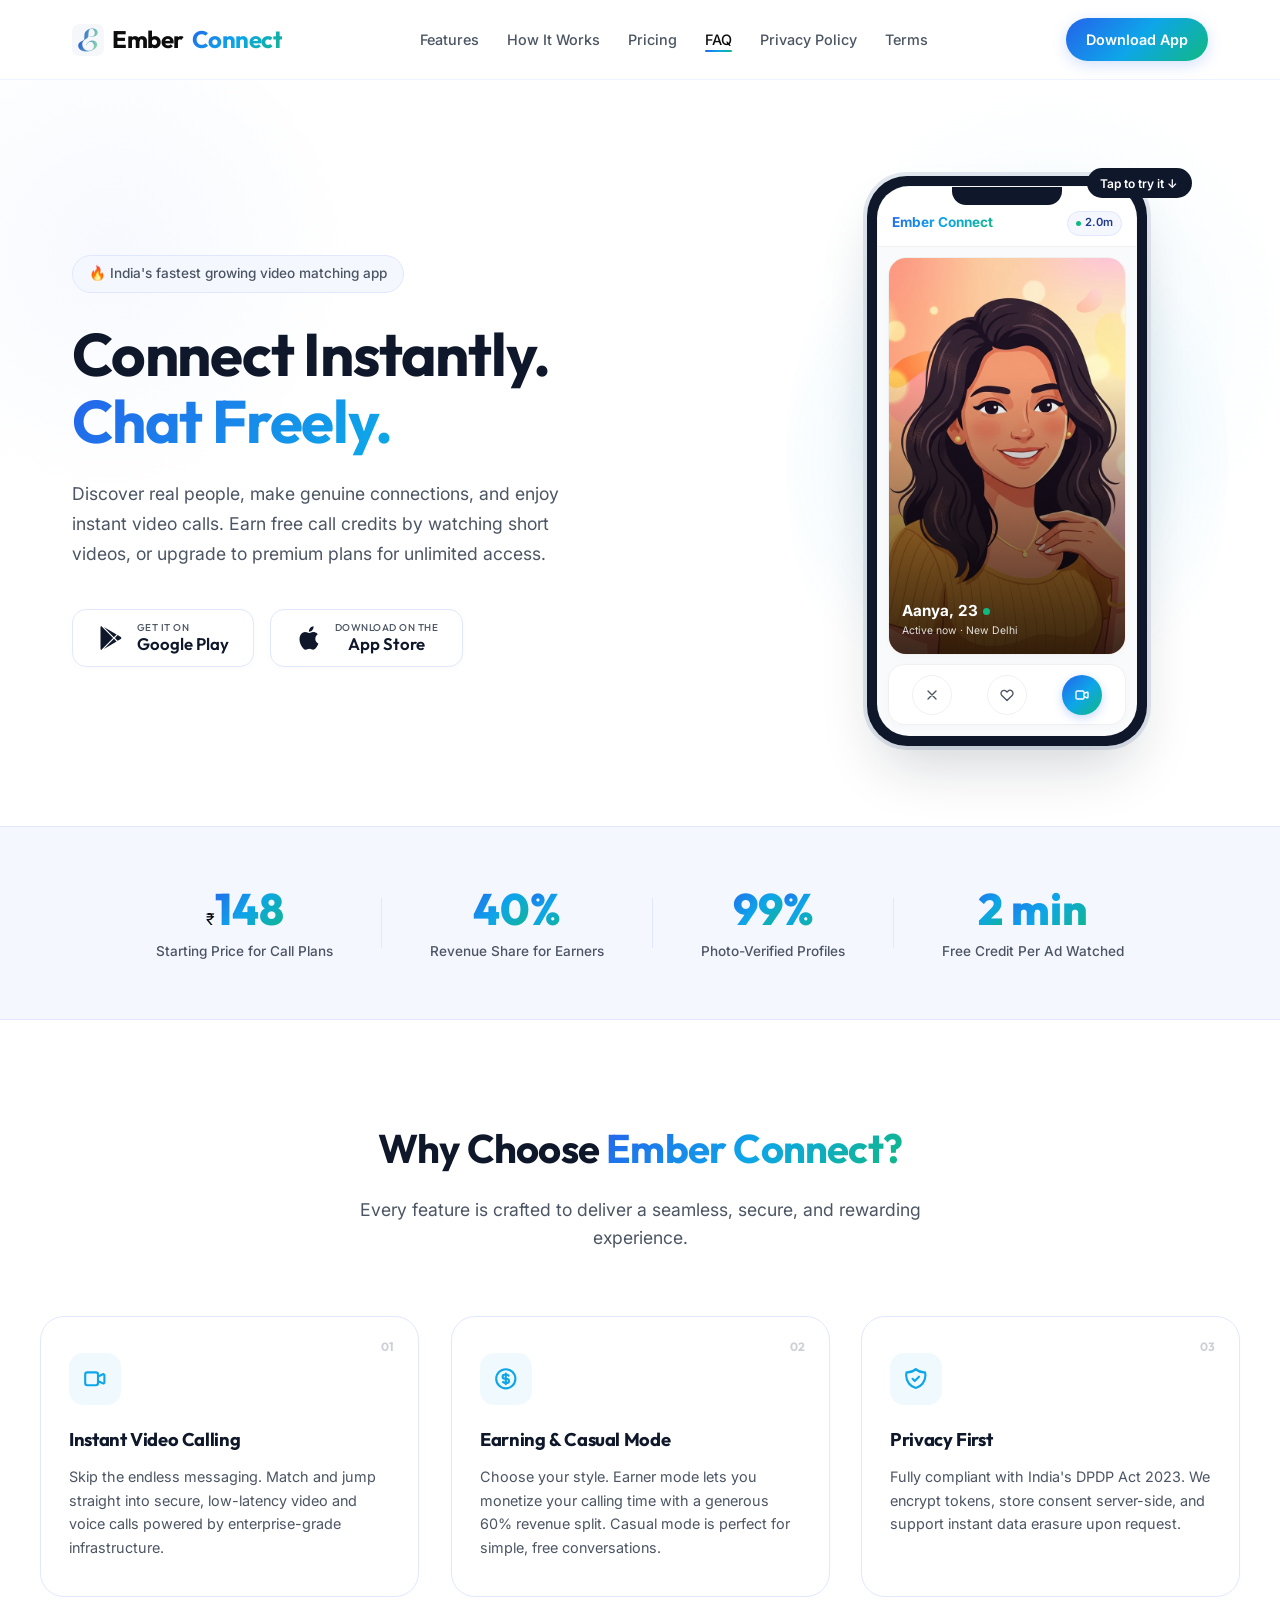
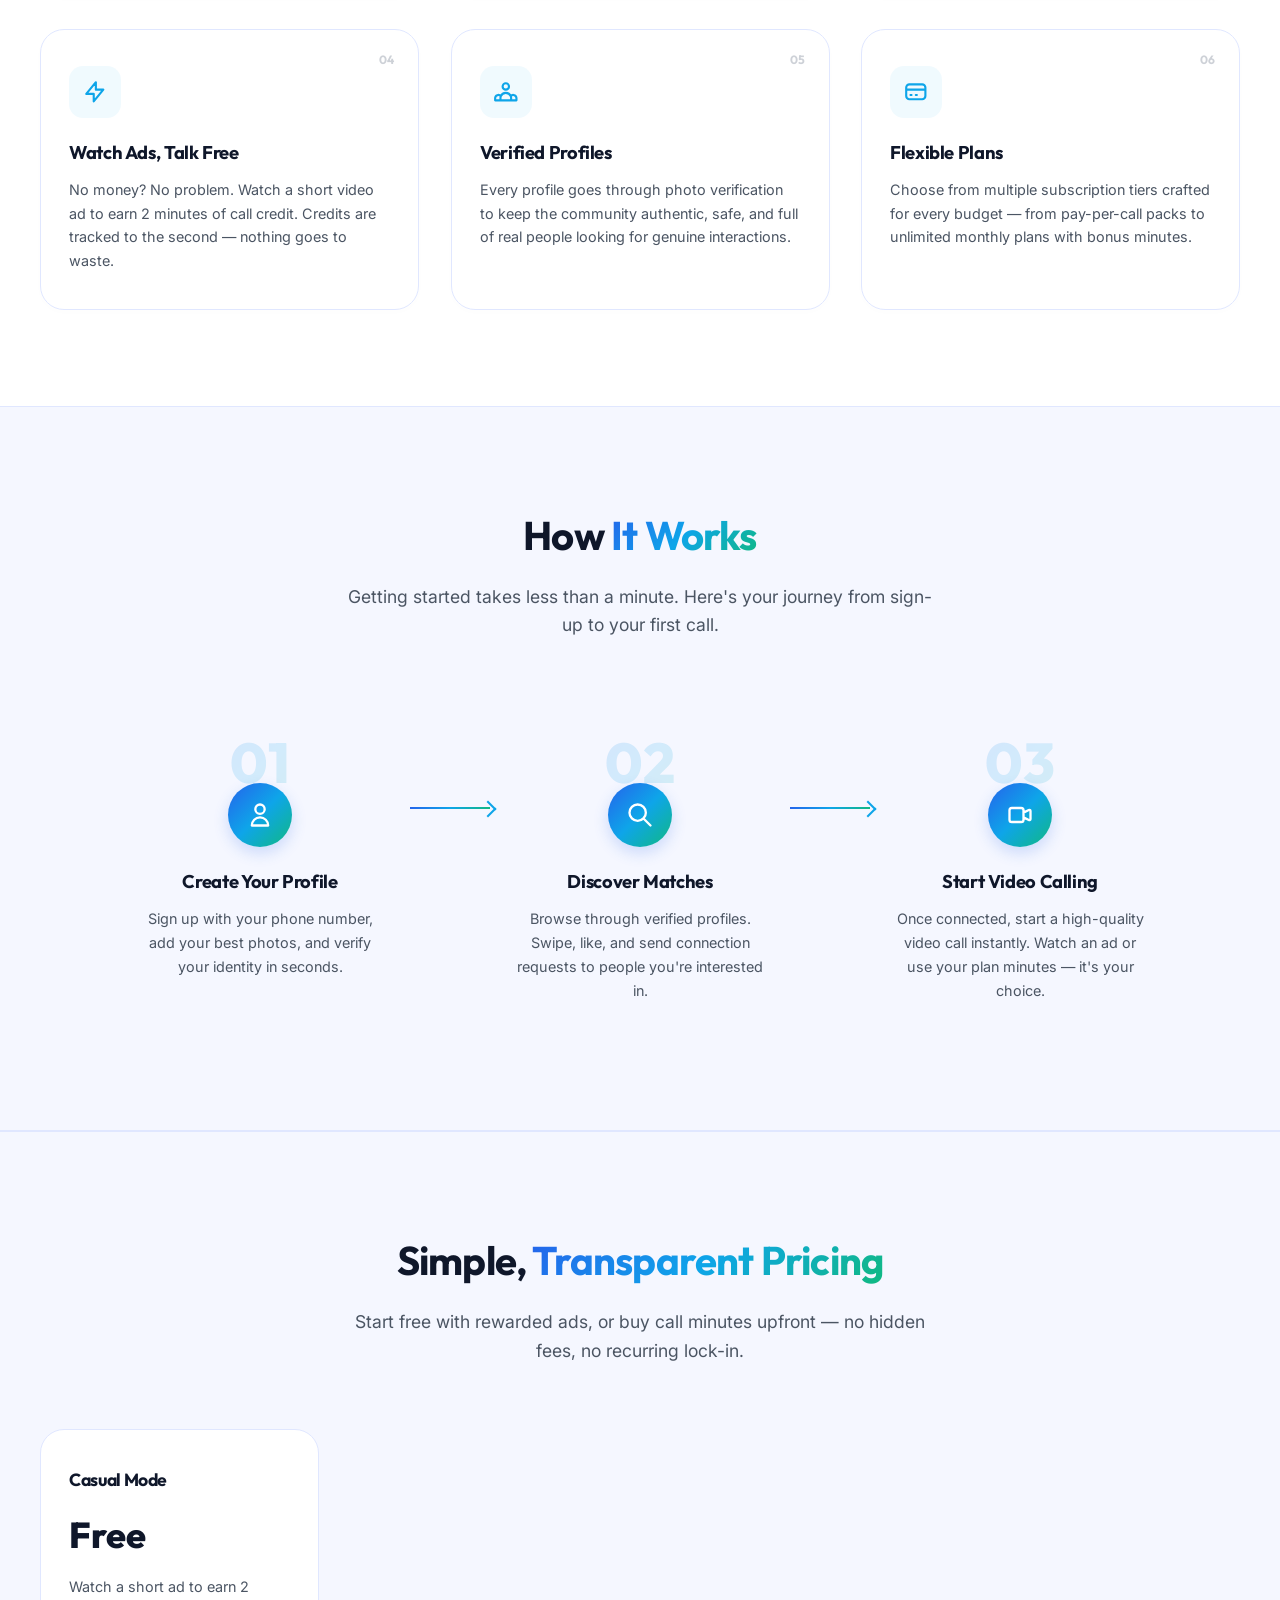
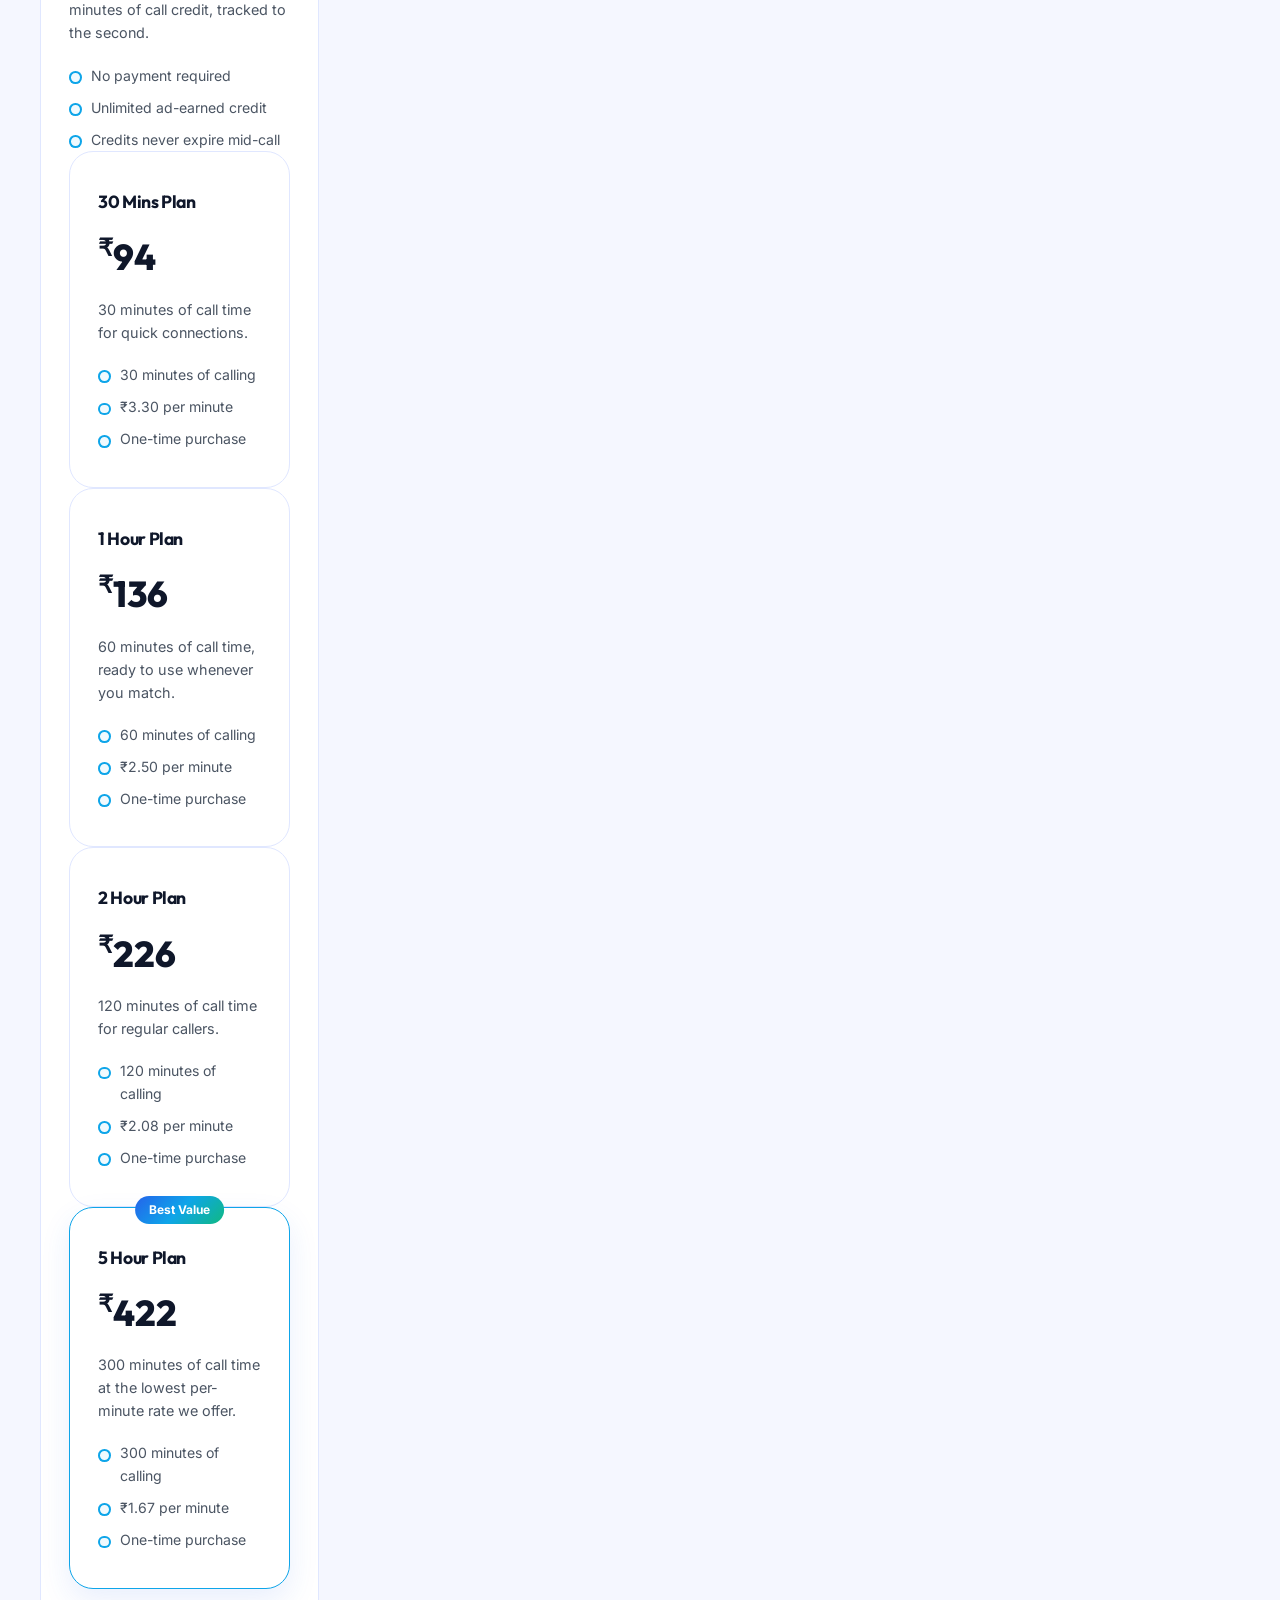
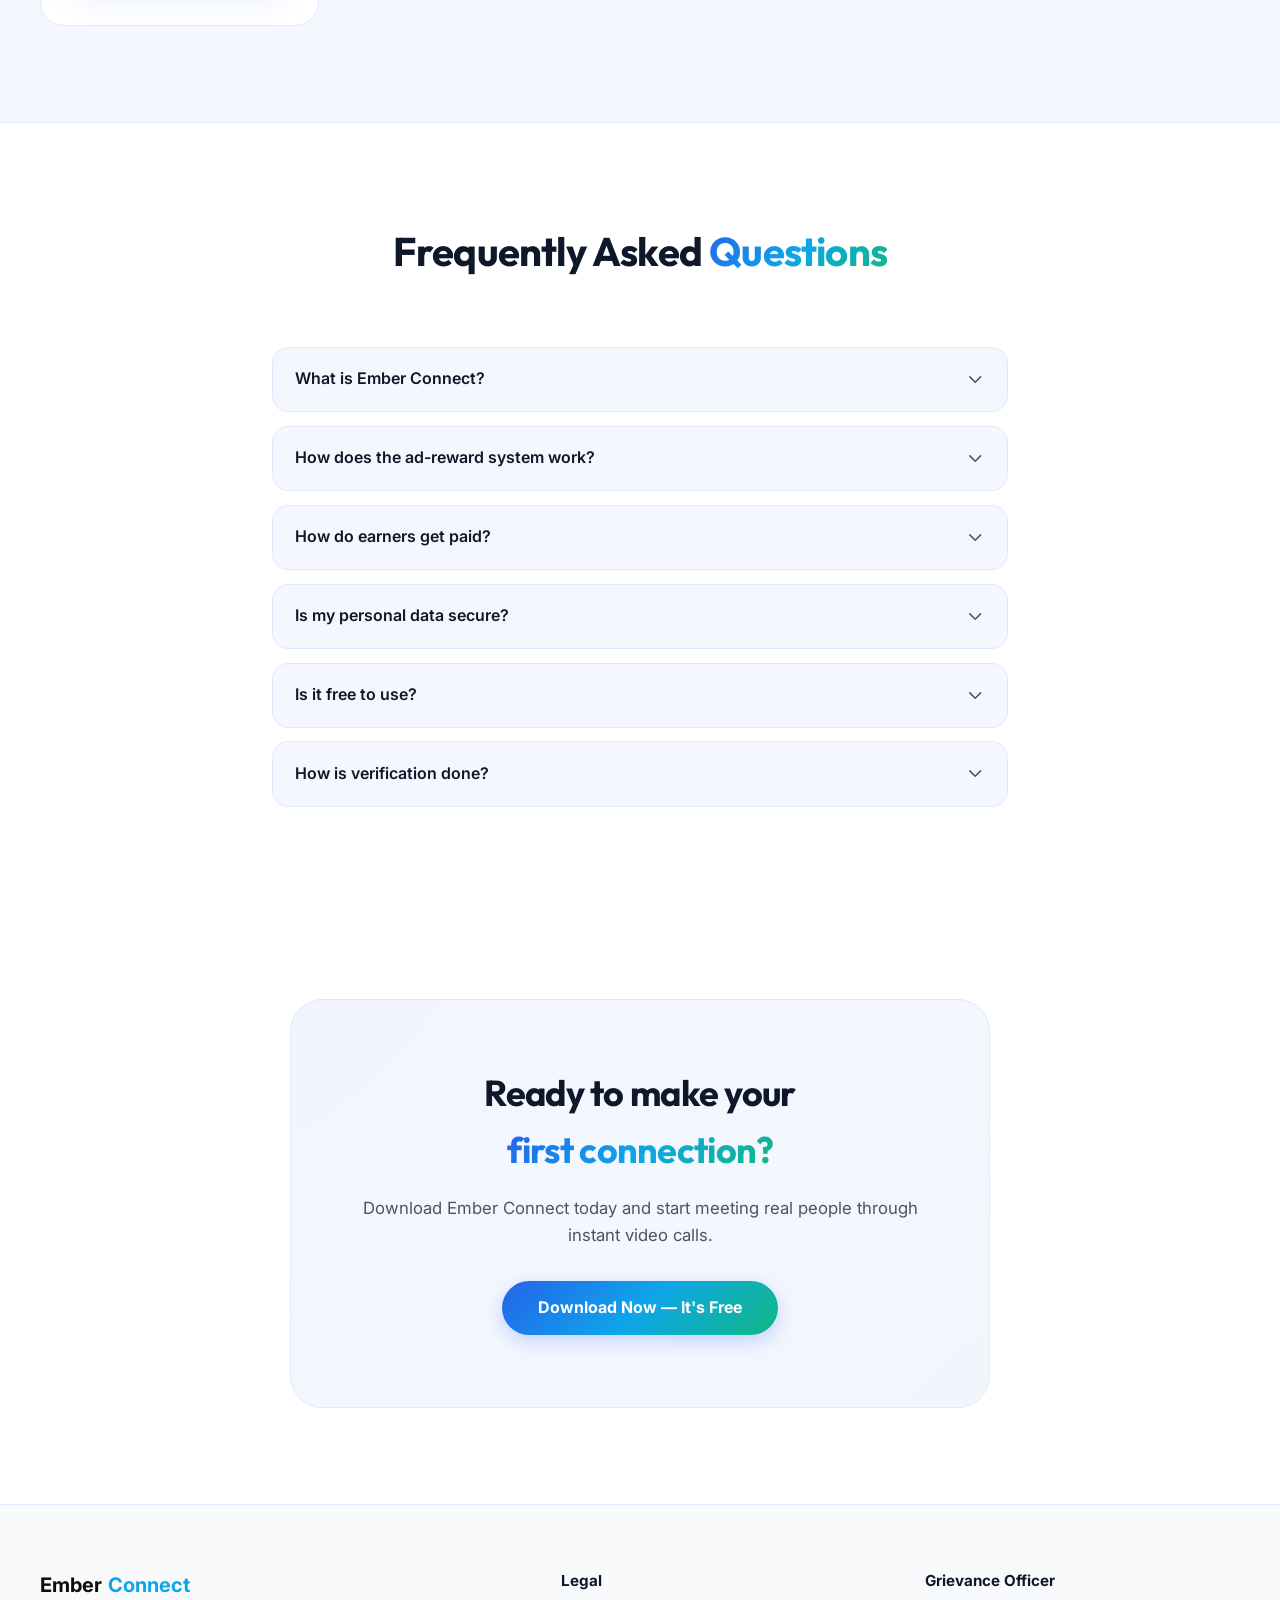
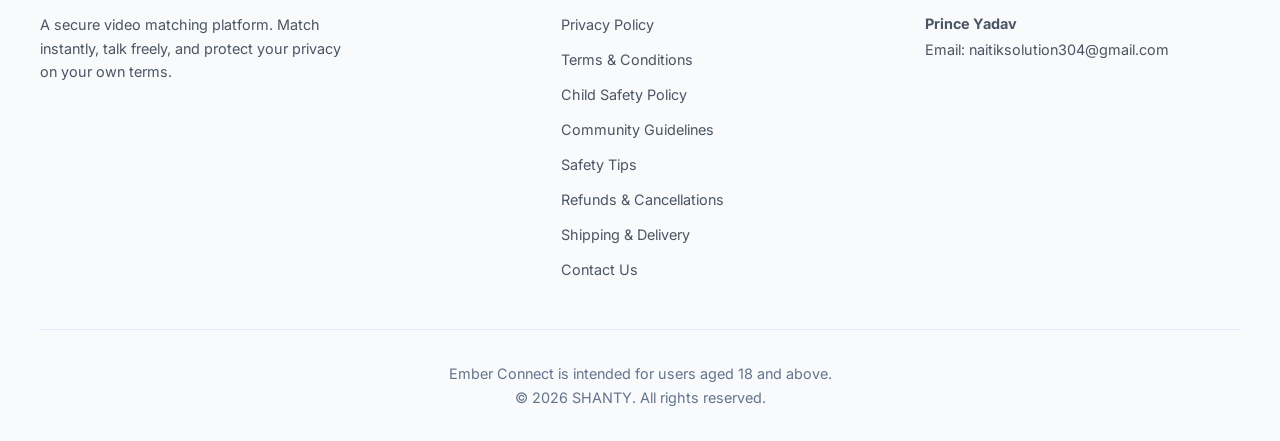
==== commit 9de48127: "Fix static Earner Revenue Share stat and remove stray .gitignore duplicate - app.js: animateCounter(" ====
--- a/index.html
+++ b/index.html
@@ -175,7 +175,7 @@
         </div>
         <div class="stat-divider"></div>
         <div class="stat-item fade-in">
-          <div><span class="stat-number" data-target="60" id="statEarnerRevenueShare">60</span><span class="stat-suffix">%</span></div>
+          <div><span class="stat-number" data-target="40" id="statEarnerRevenueShare">40</span><span class="stat-suffix">%</span></div>
           <div class="stat-label">Revenue Share for Earners</div>
         </div>
         <div class="stat-divider"></div>
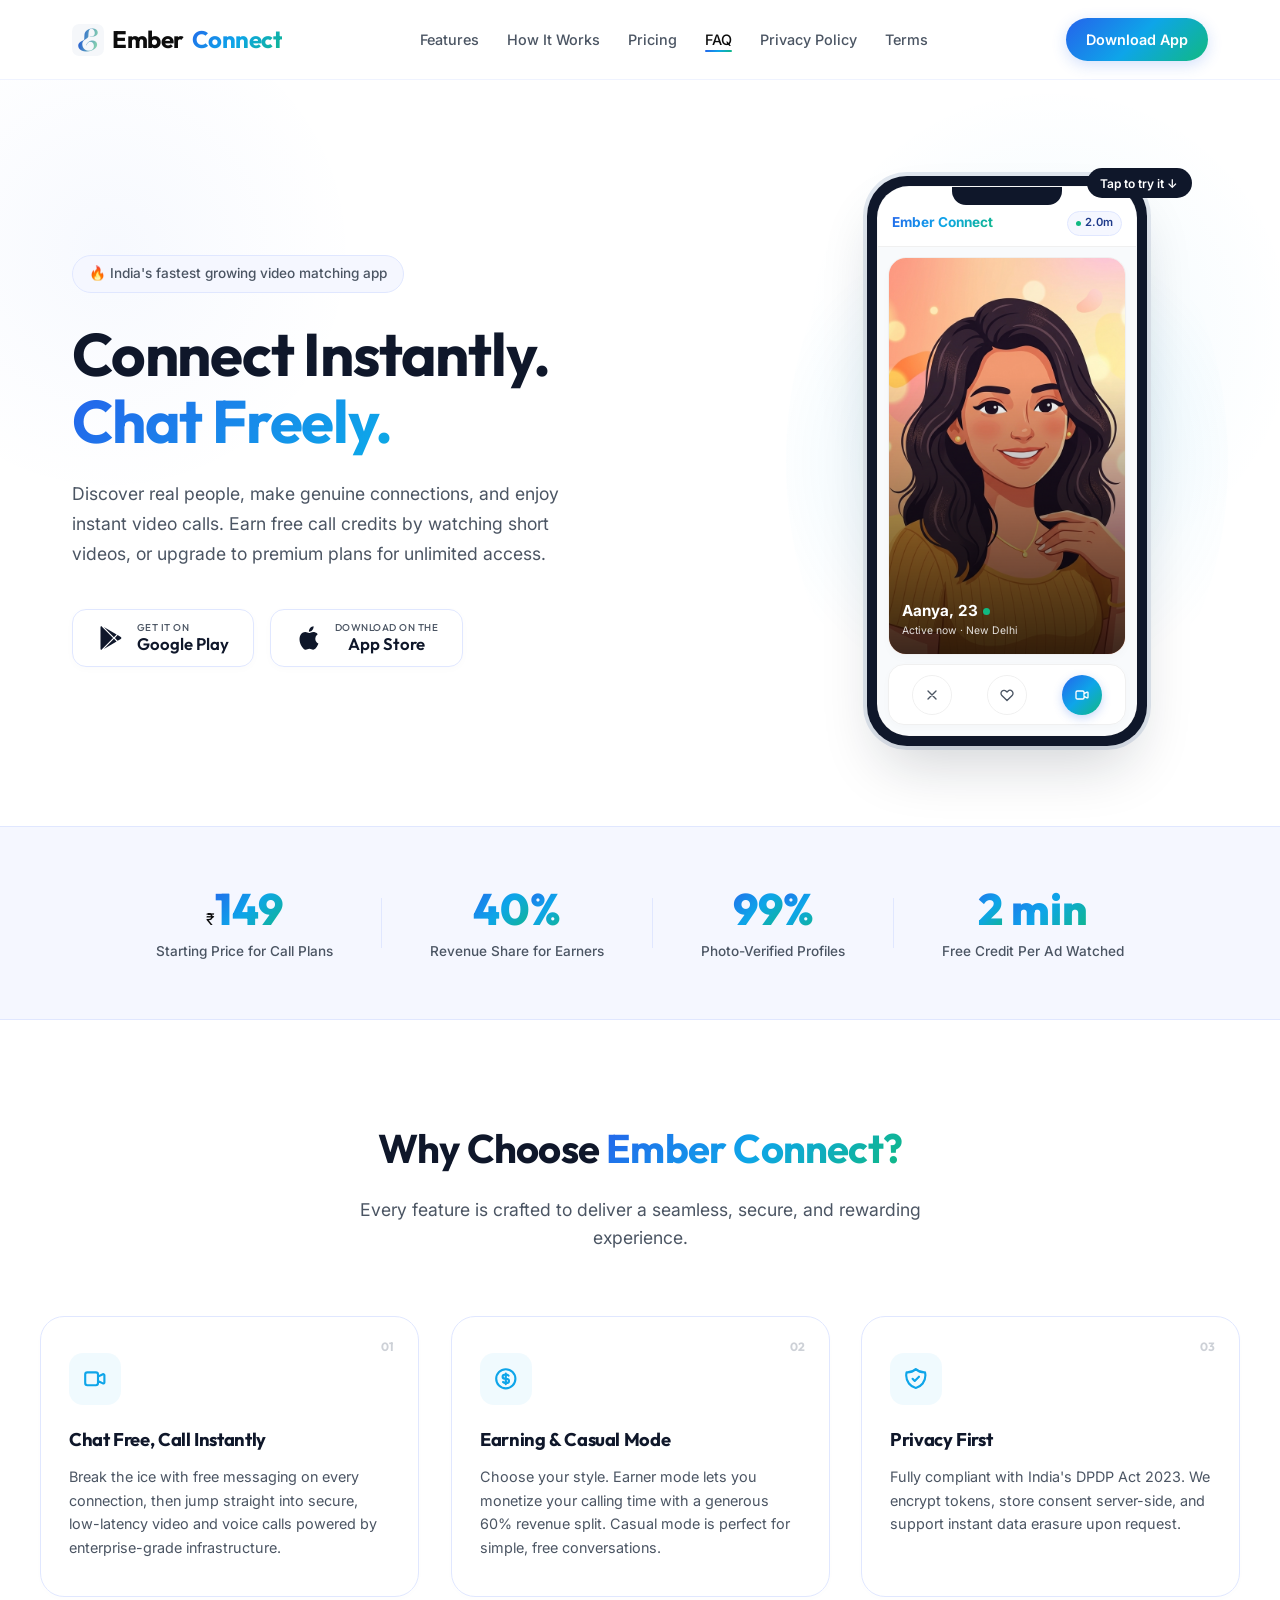
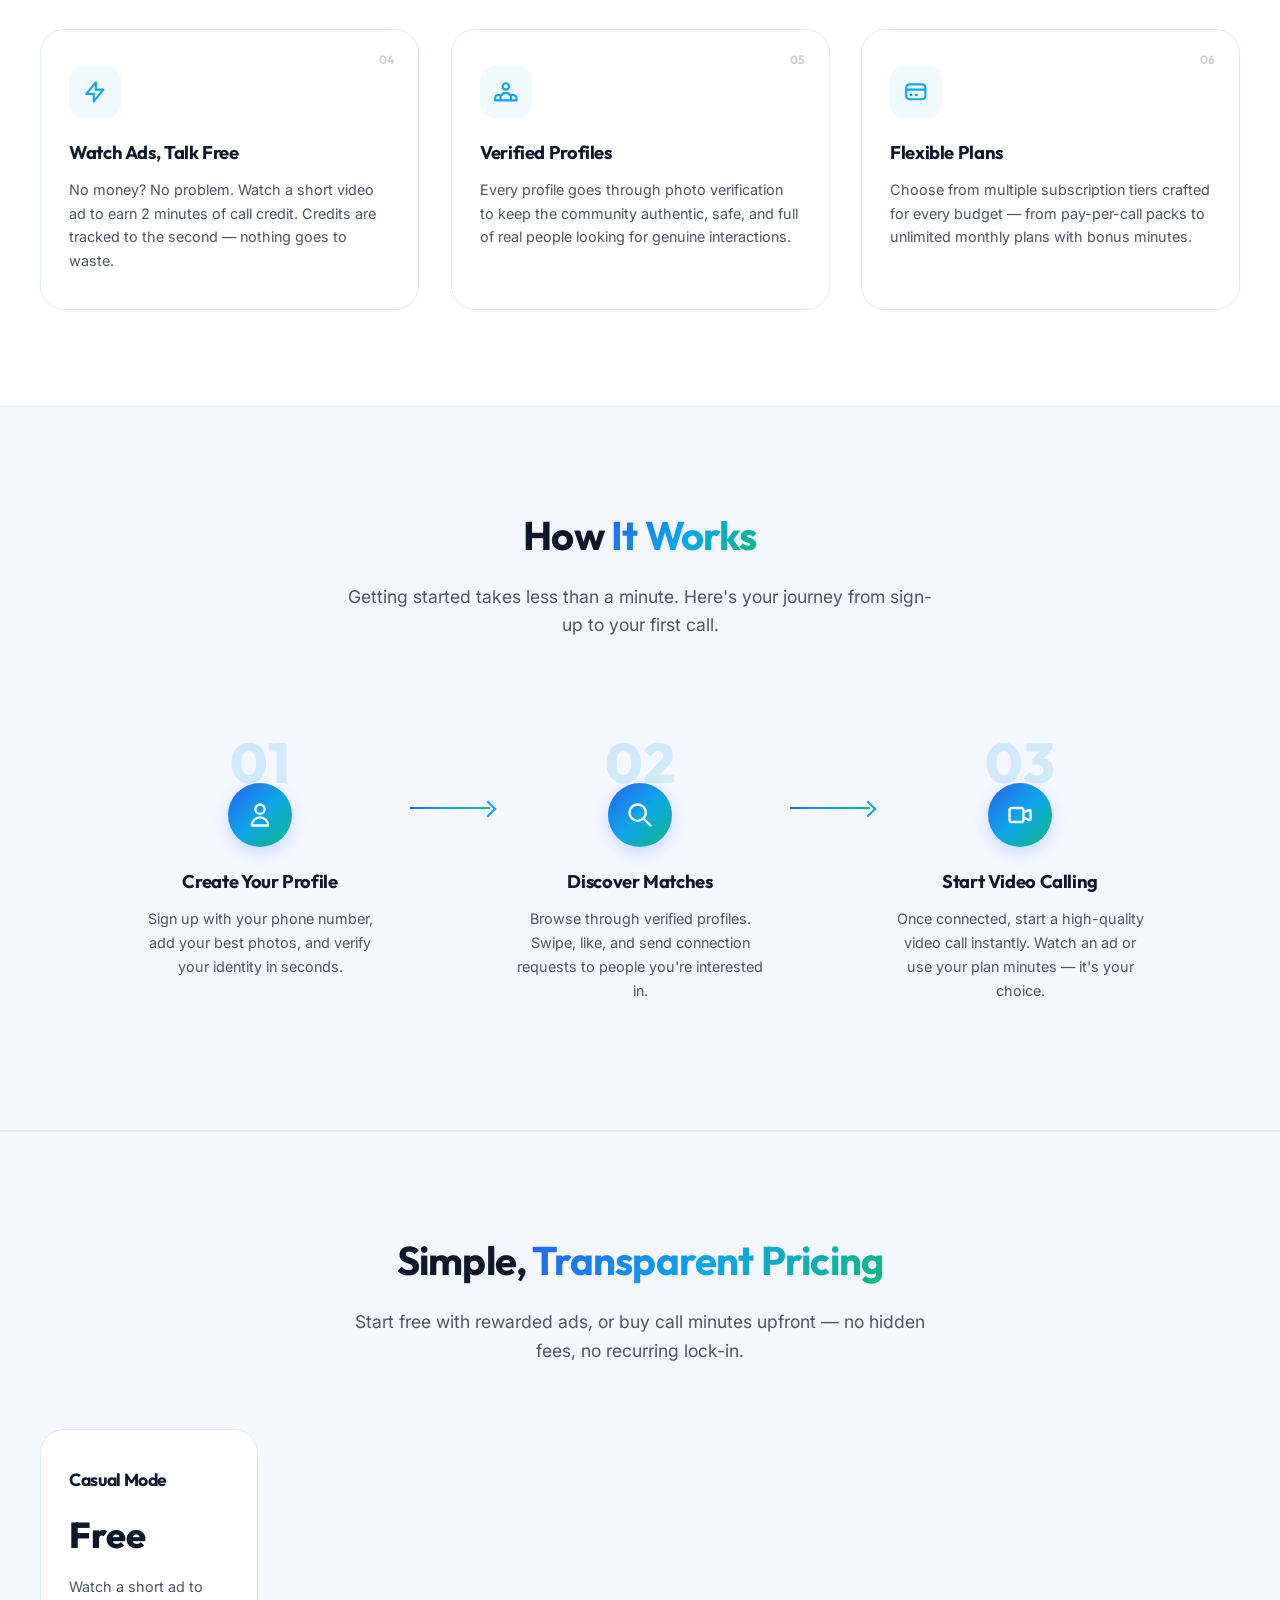
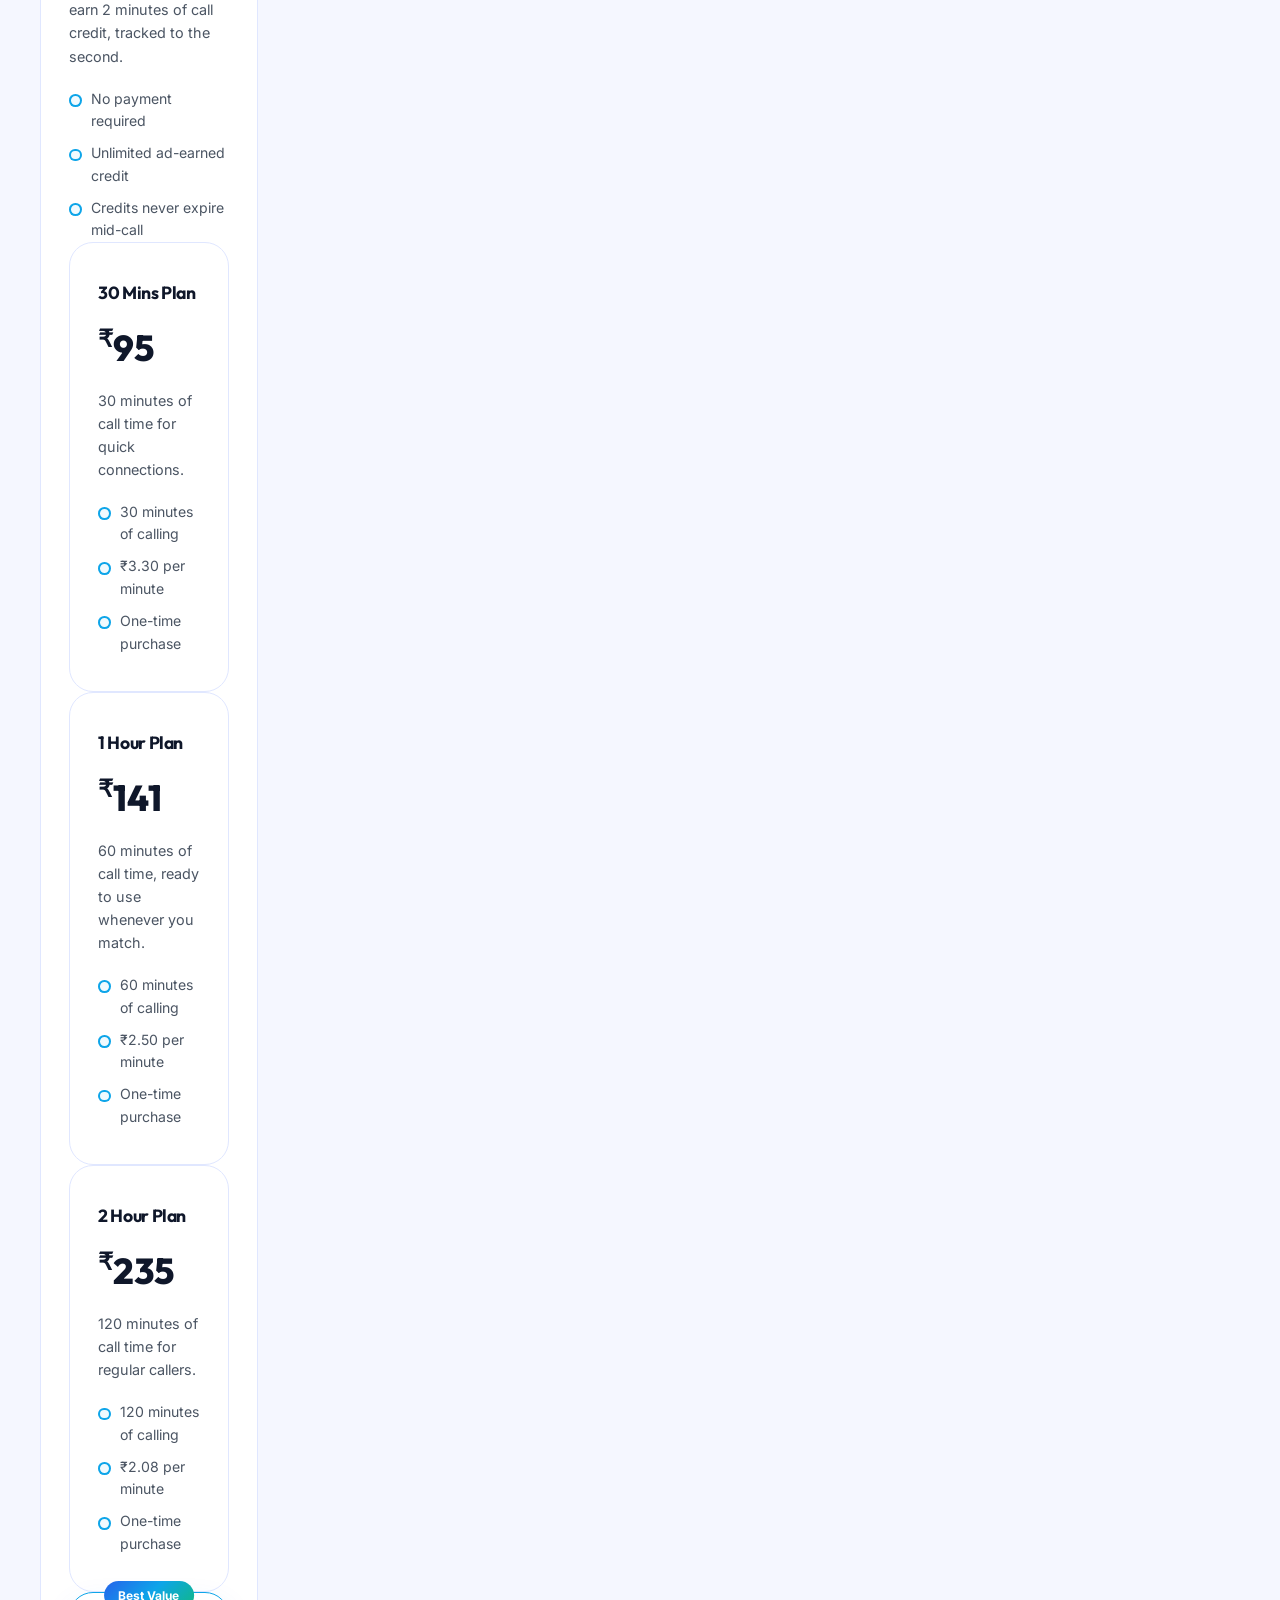
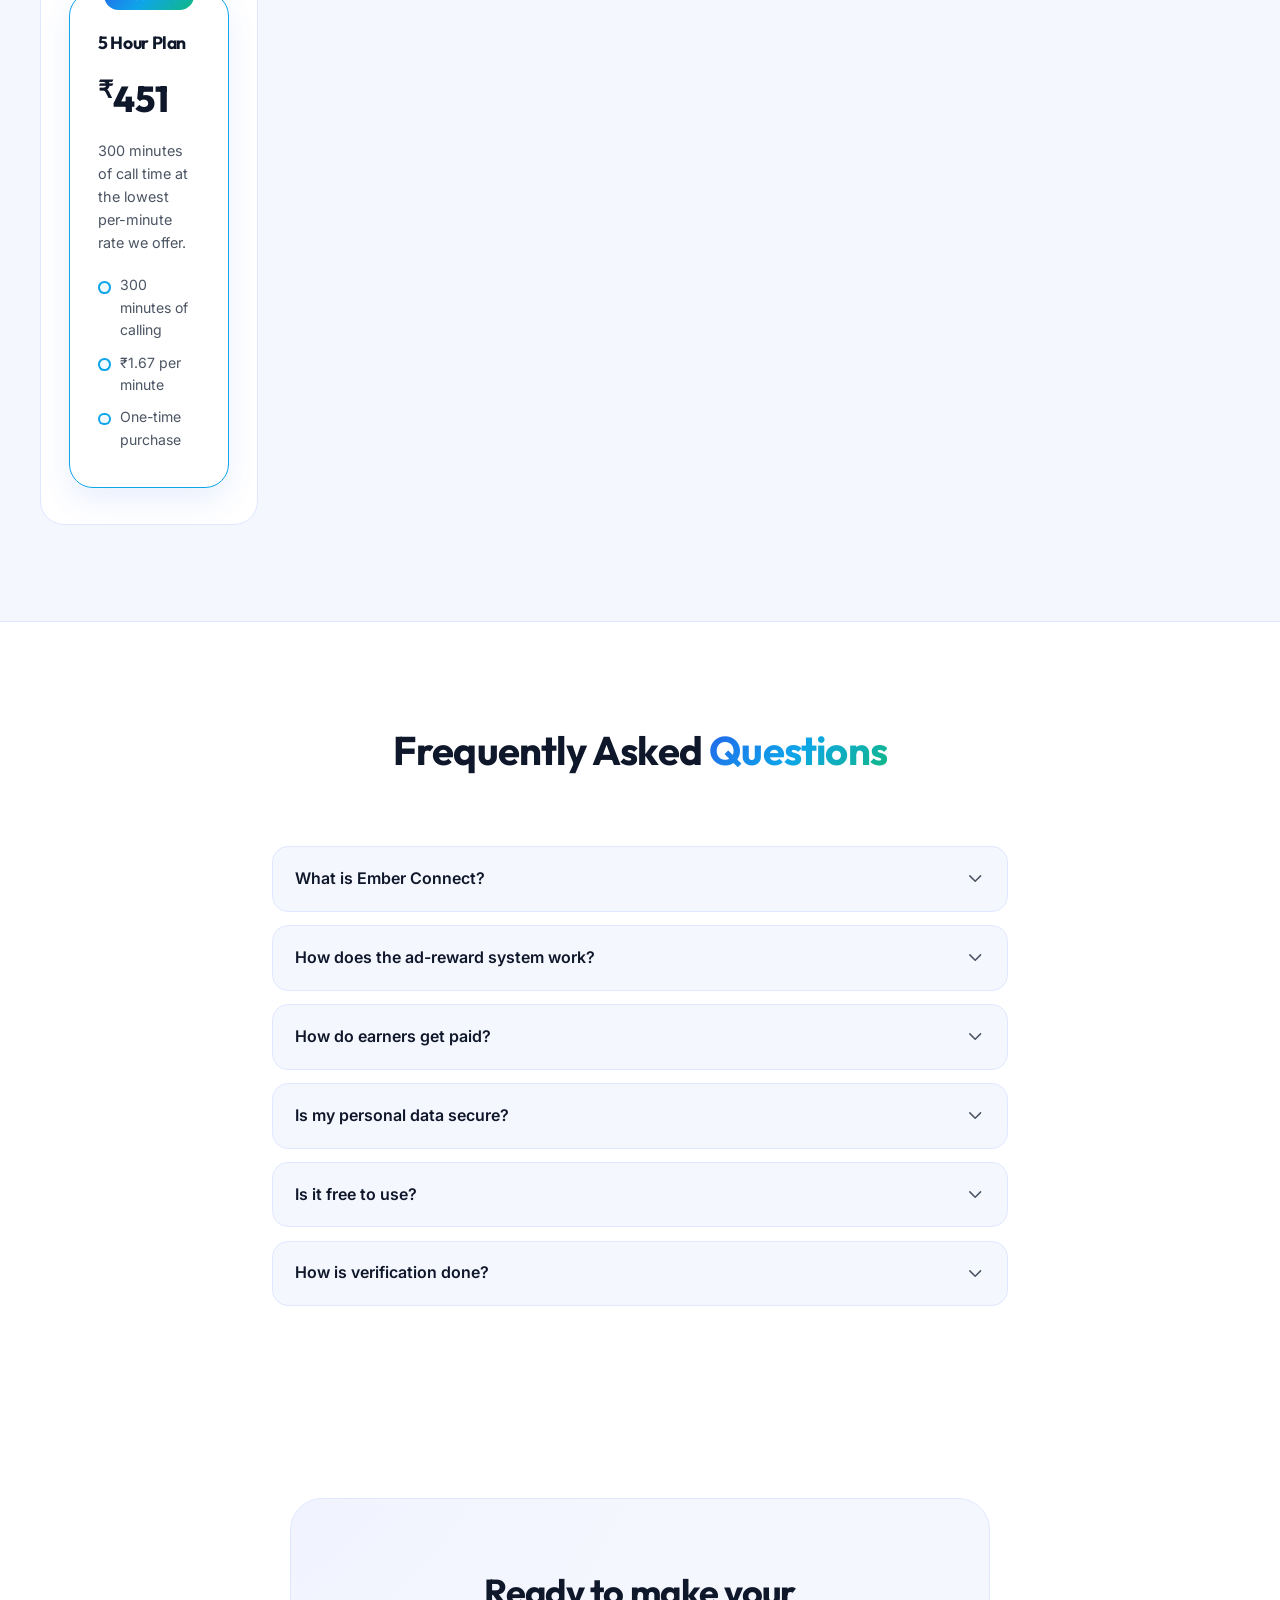
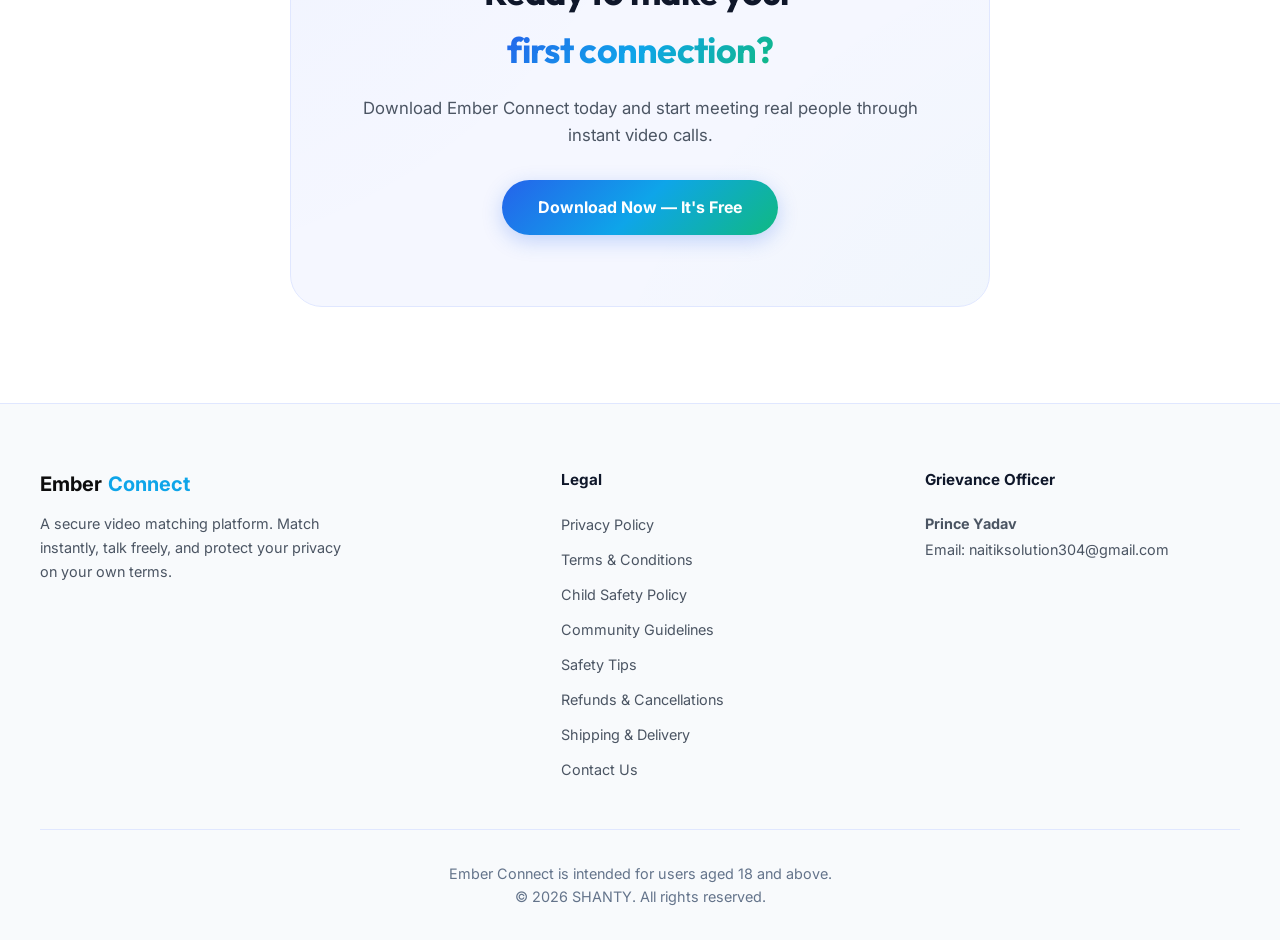
==== commit 9c3b9fe1: "Update legal/marketing pages for the new free-chat feature Privacy Policy now discloses chat message" ====
--- a/index.html
+++ b/index.html
@@ -6,7 +6,7 @@
   <meta name="viewport" content="width=device-width, initial-scale=1.0">
   <title>Ember Connect — Connect Instantly. Chat Freely.</title>
   <meta name="description"
-    content="Discover and video call instant matches on Ember Connect. Watch ads to earn credits in Casual Mode, or purchase plans for premium high-quality connections.">
+    content="Discover matches, chat free, and video call on Ember Connect. Watch ads to earn credits in Casual Mode, or purchase plans for premium high-quality connections.">
   <link rel="canonical" href="https://emberconnect.in/">
   <meta name="theme-color" content="#0ea5e9">
 
@@ -15,7 +15,7 @@
   <meta property="og:url" content="https://emberconnect.in/">
   <meta property="og:title" content="Ember Connect — Connect Instantly. Chat Freely.">
   <meta property="og:description"
-    content="Discover and video call instant matches on Ember Connect. Watch ads to earn credits in Casual Mode, or purchase plans for premium high-quality connections.">
+    content="Discover matches, chat free, and video call on Ember Connect. Watch ads to earn credits in Casual Mode, or purchase plans for premium high-quality connections.">
   <meta property="og:image" content="https://emberconnect.in/profile.png">
 
   <!-- Twitter Card -->
@@ -23,7 +23,7 @@
   <meta name="twitter:url" content="https://emberconnect.in/">
   <meta name="twitter:title" content="Ember Connect — Connect Instantly. Chat Freely.">
   <meta name="twitter:description"
-    content="Discover and video call instant matches on Ember Connect. Watch ads to earn credits in Casual Mode, or purchase plans for premium high-quality connections.">
+    content="Discover matches, chat free, and video call on Ember Connect. Watch ads to earn credits in Casual Mode, or purchase plans for premium high-quality connections.">
   <meta name="twitter:image" content="https://emberconnect.in/profile.png">
 
   <link rel="icon" type="image/png" sizes="64x64" href="/favicon.png?v=1">
@@ -209,9 +209,9 @@
                 </path>
               </svg>
             </div>
-            <h3>Instant Video Calling</h3>
-            <p>Skip the endless messaging. Match and jump straight into secure, low-latency video and voice calls
-              powered by enterprise-grade infrastructure.</p>
+            <h3>Chat Free, Call Instantly</h3>
+            <p>Break the ice with free messaging on every connection, then jump straight into secure,
+              low-latency video and voice calls powered by enterprise-grade infrastructure.</p>
           </div>
           <!-- Feature 2 -->
           <div class="feature-card fade-in">
--- a/style.css
+++ b/style.css
@@ -1141,7 +1141,7 @@
 
 .pricing-grid {
   display: grid;
-  grid-template-columns: repeat(4, 1fr);
+  grid-template-columns: repeat(5, 1fr);
   gap: 1.75rem;
 }
 
@@ -1763,10 +1763,6 @@
     grid-template-columns: 1fr;
   }
 
-  .pricing-grid {
-    grid-template-columns: 1fr;
-  }
-
   .stat-divider {
     display: none;
   }
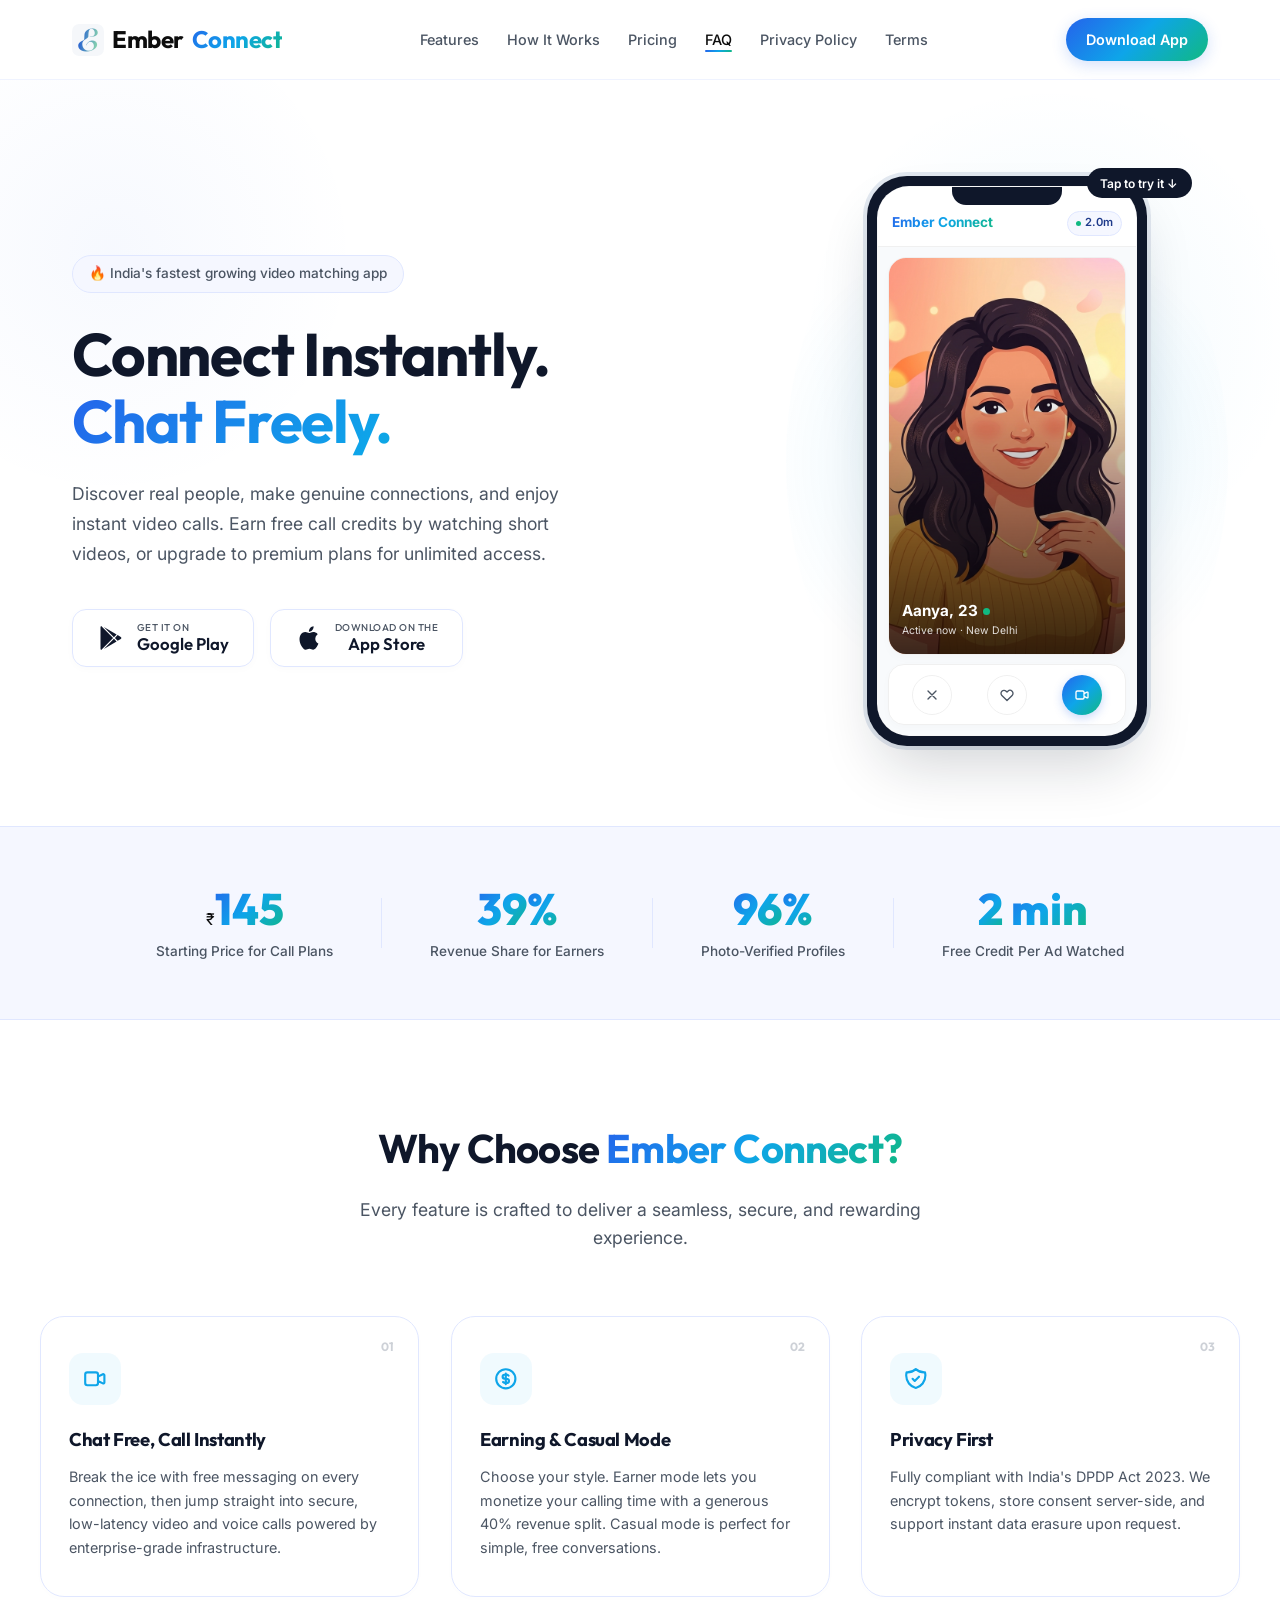
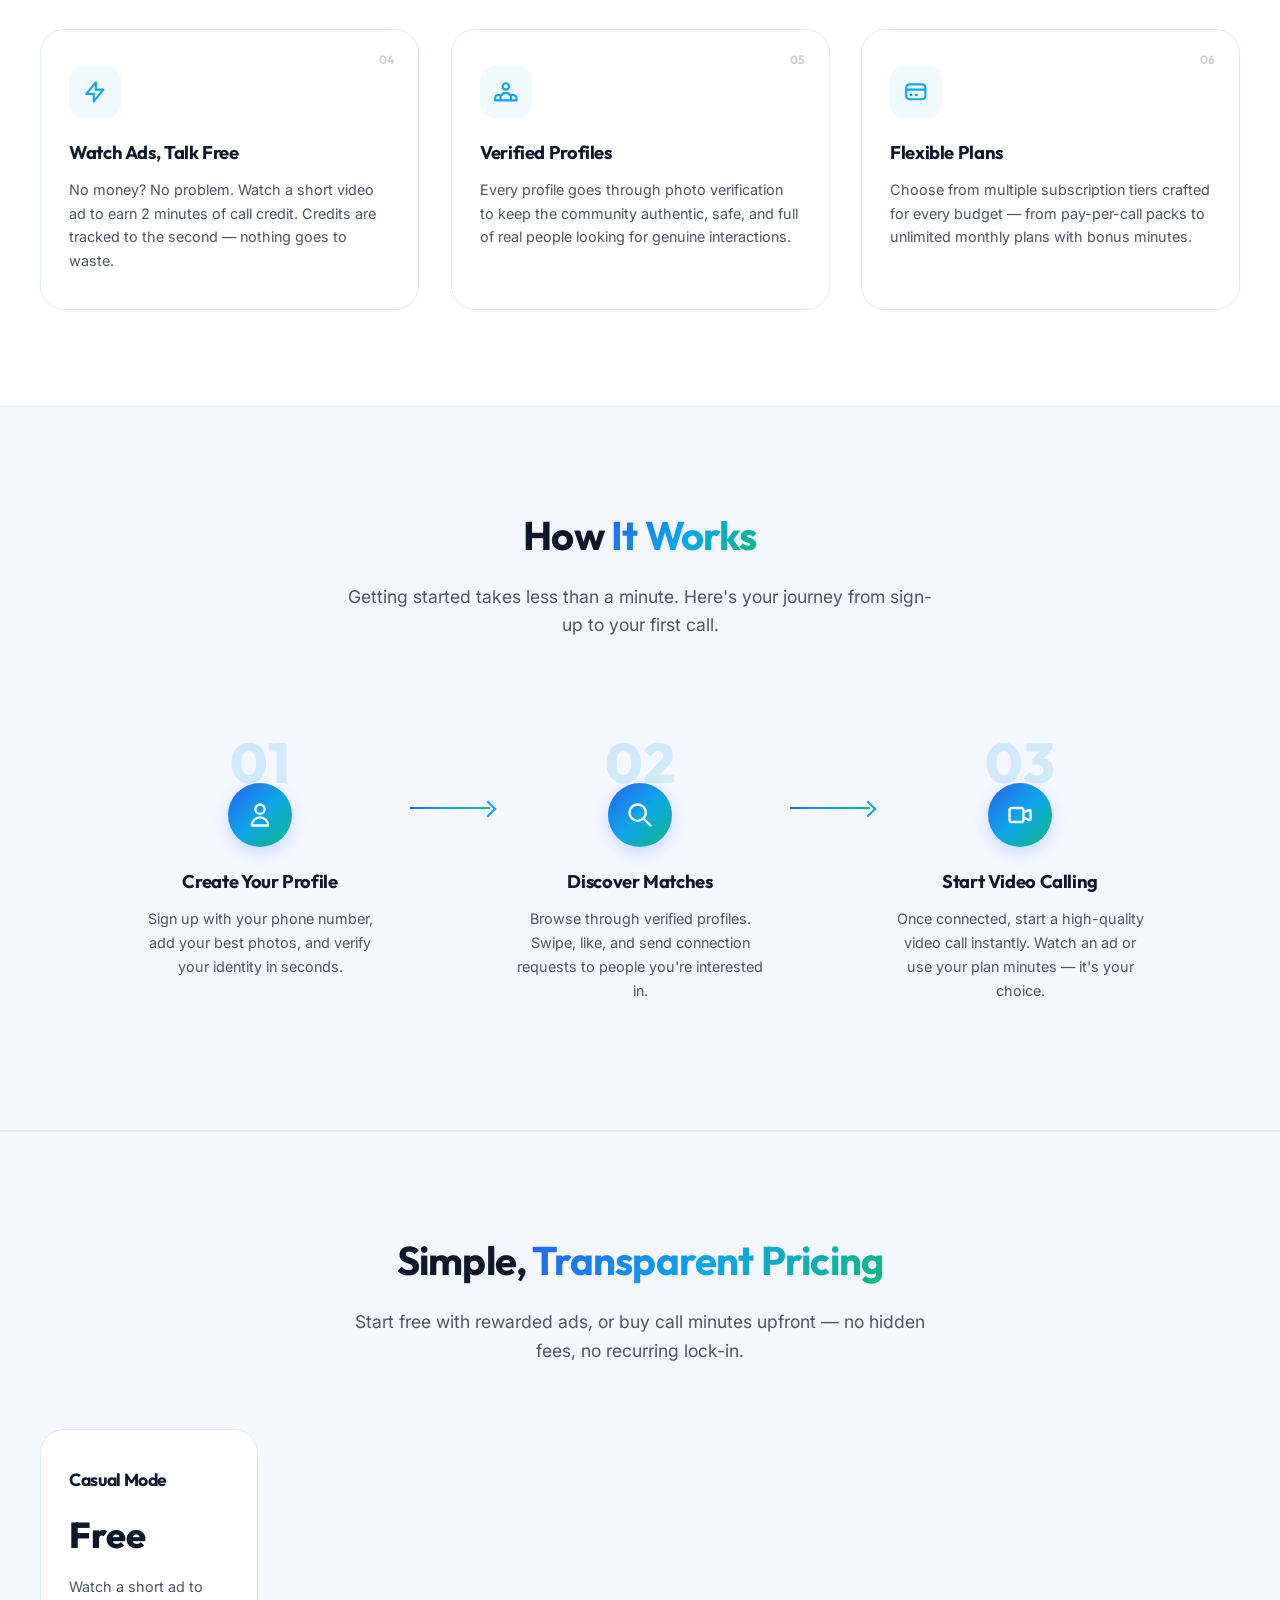
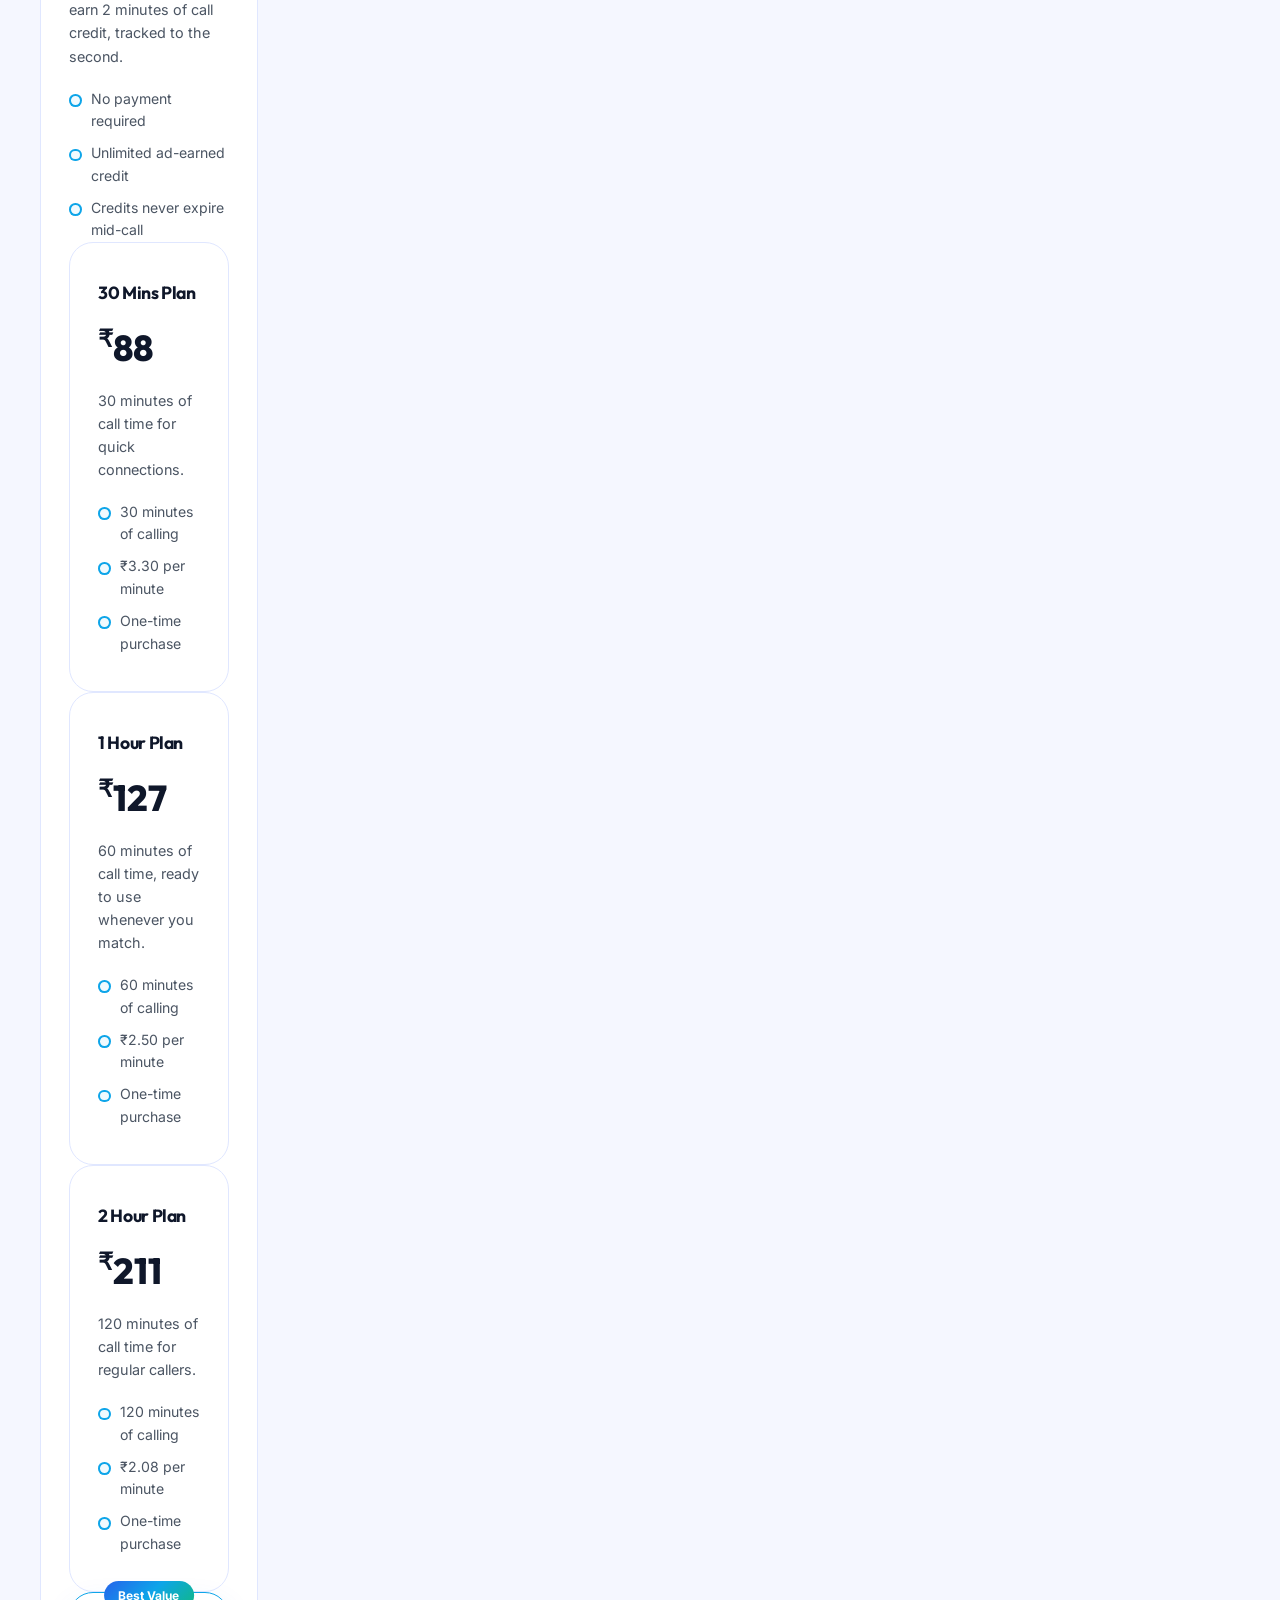
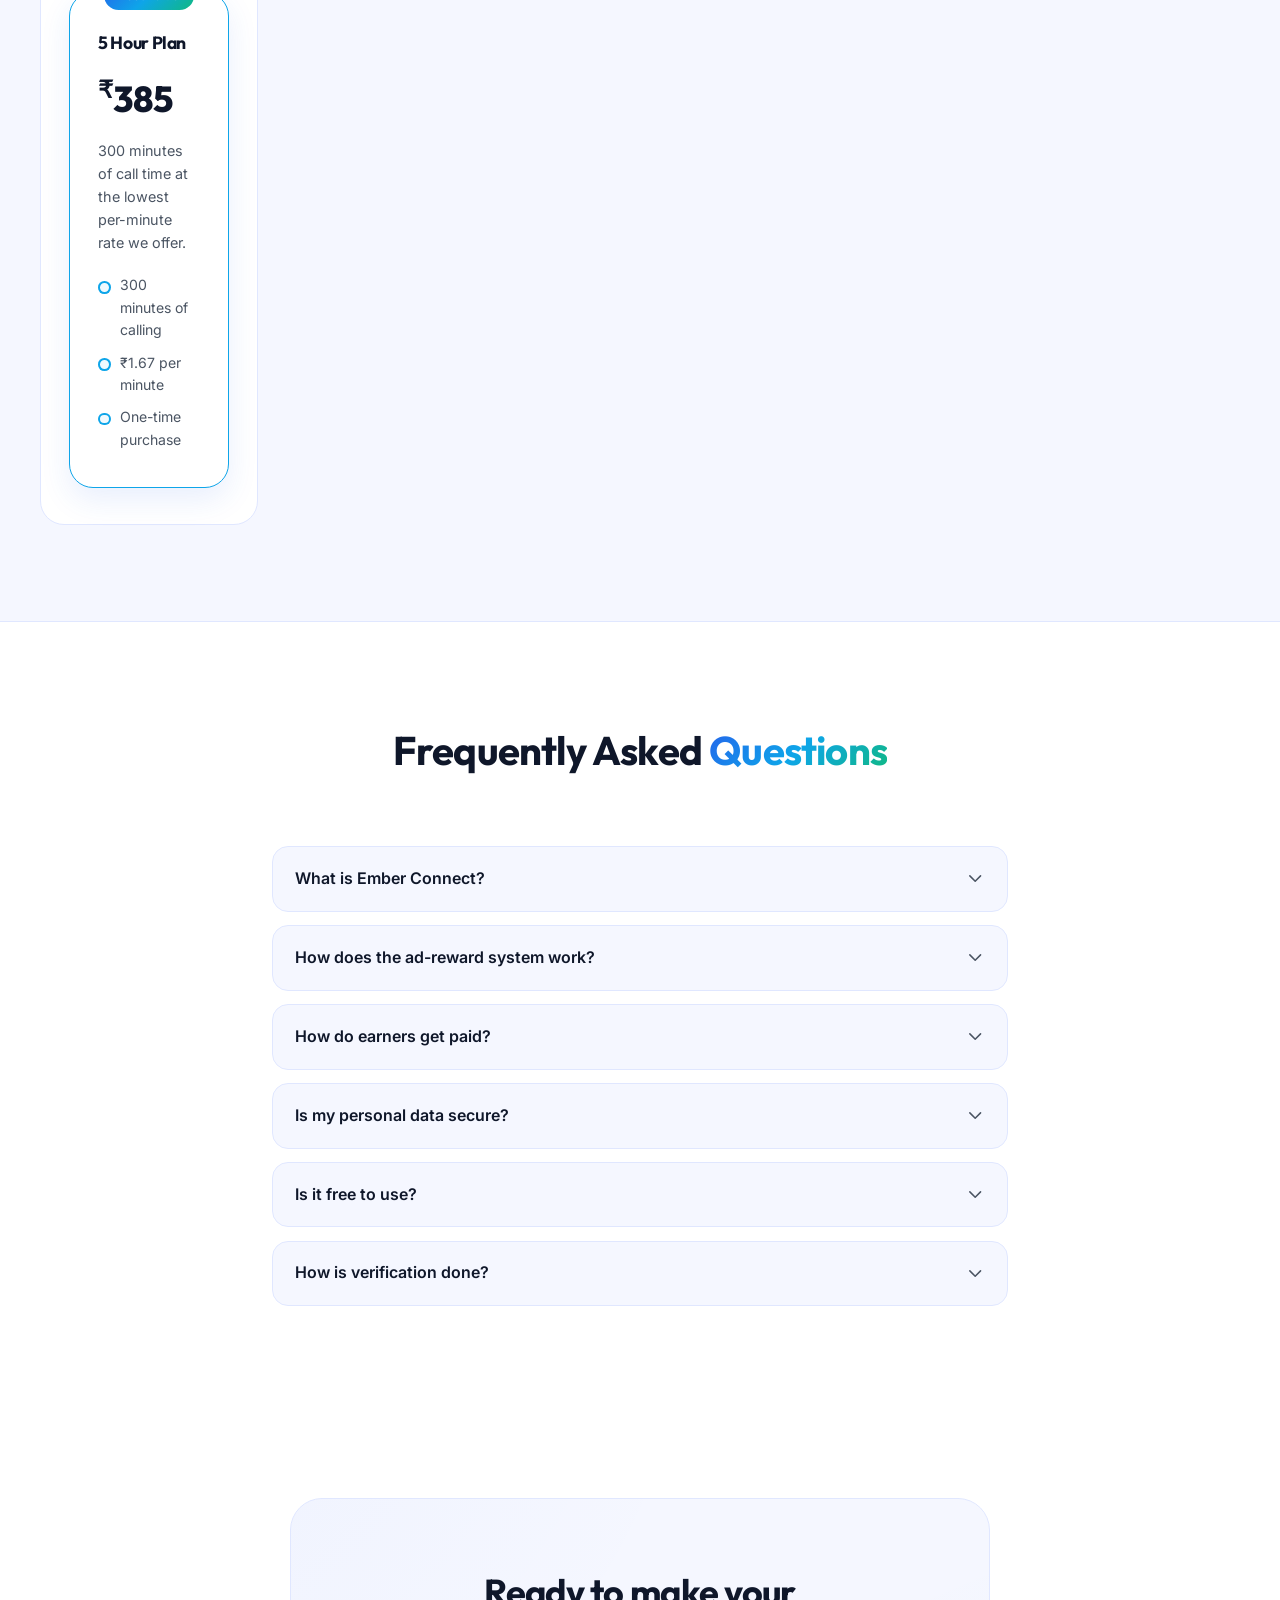
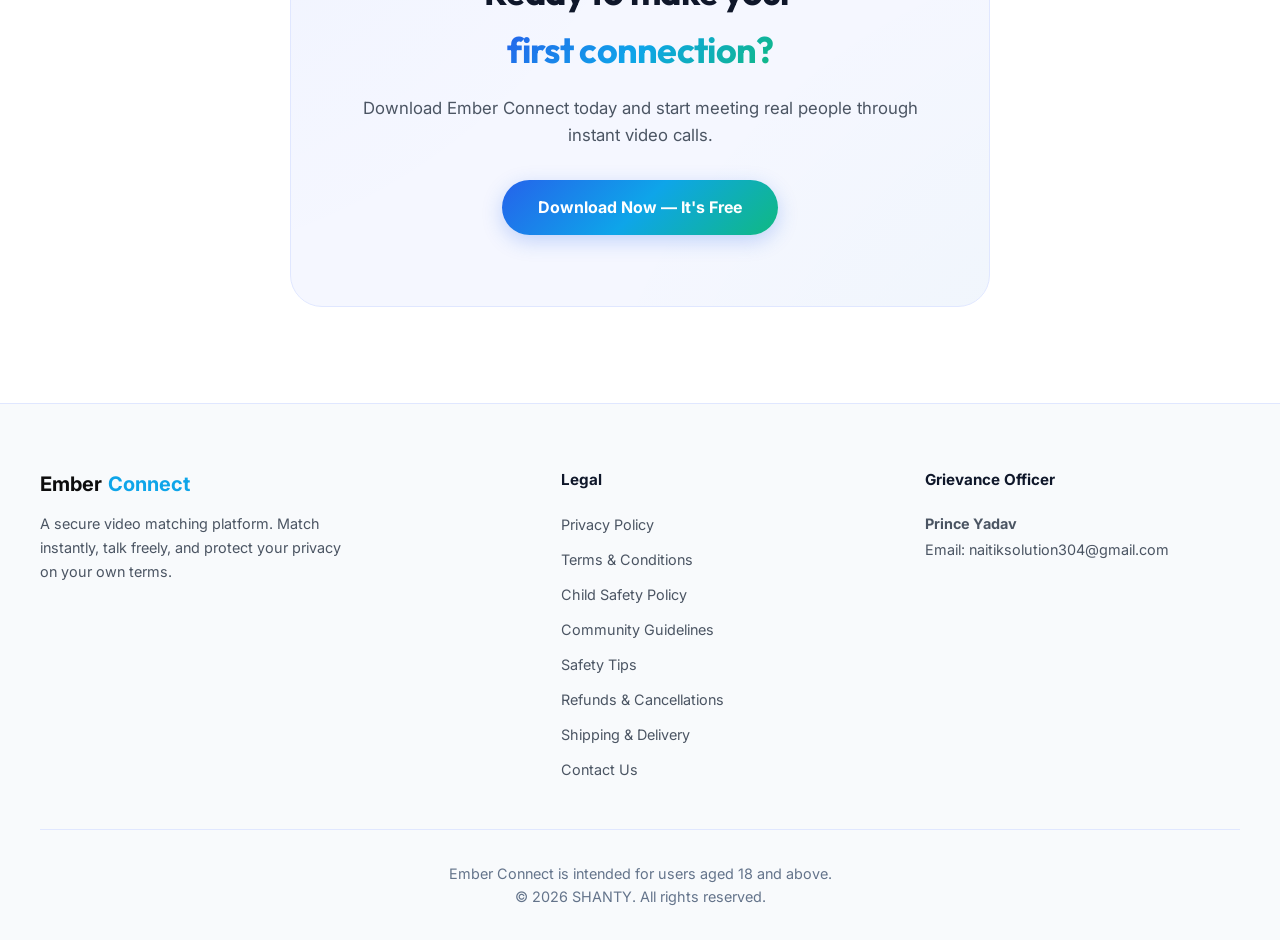
==== commit 7fd9bc79: "Fix earner revenue-share claim and make it live-sync with the real commission The site claimed earne" ====
--- a/index.html
+++ b/index.html
@@ -224,7 +224,8 @@
               </svg>
             </div>
             <h3>Earning &amp; Casual Mode</h3>
-            <p>Choose your style. Earner mode lets you monetize your calling time with a generous 60% revenue split.
+            <p>Choose your style. Earner mode lets you monetize your calling time with a generous
+              <span id="earnerRevenueSharePctFeature">40</span>% revenue split.
               Casual mode is perfect for simple, free conversations.</p>
           </div>
           <!-- Feature 3 -->
@@ -441,7 +442,7 @@
             </svg>
           </div>
           <div class="faq-answer">
-            <p>Earners receive 60% of the revenue generated from subscription-based call minutes. Earnings accumulate in
+            <p>Earners receive <span id="earnerRevenueSharePctFaq">40</span>% of the revenue generated from subscription-based call minutes. Earnings accumulate in
               real-time and can be requested for payout via bank transfer or UPI once the minimum balance threshold is
               reached.</p>
           </div>
